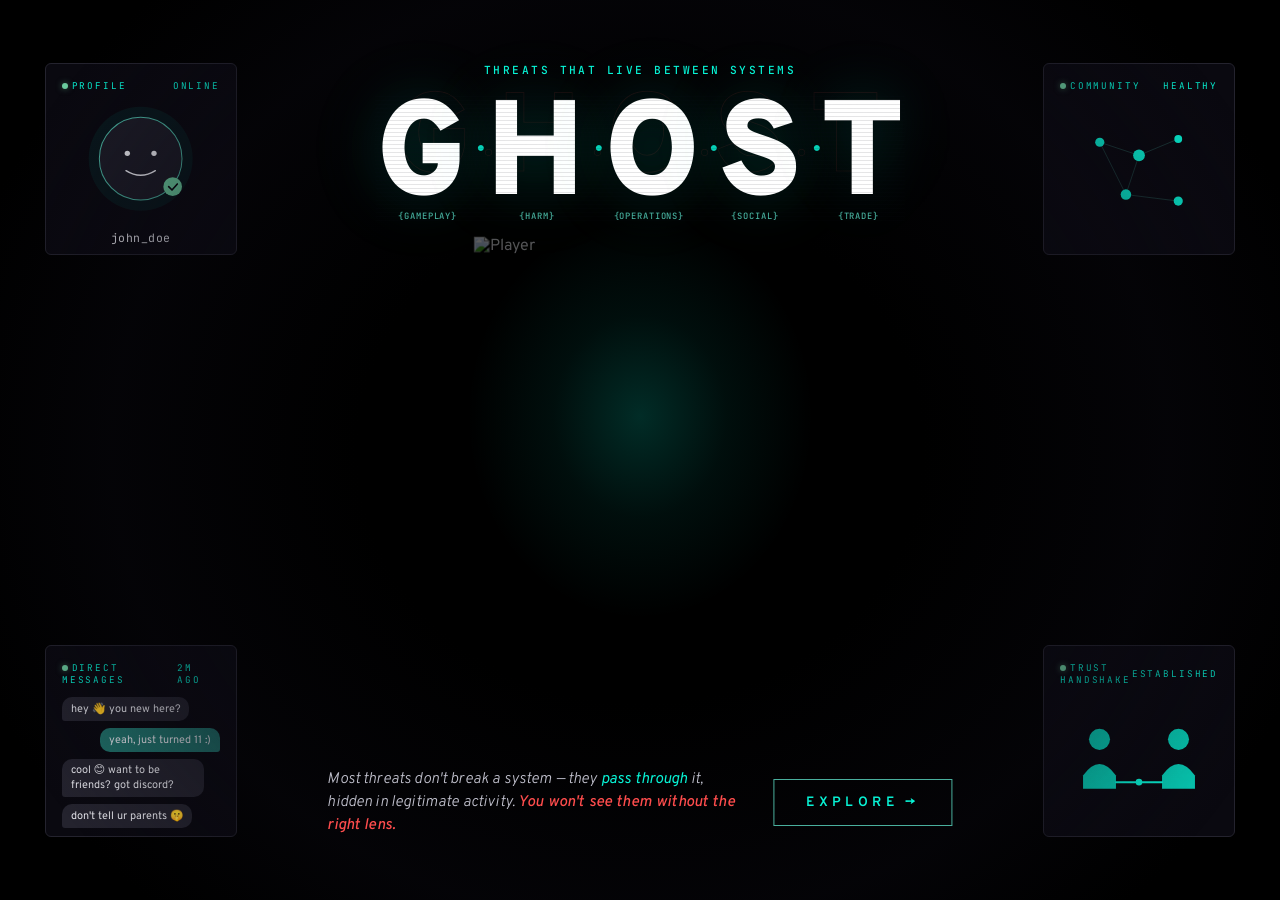
==== src/app.html @ 36478a17 "Complete repository rebuild — docs, IAT, source, templates, scoring, deck - README.md: full framewor" ====
<!doctype html>
<html lang="en">
<head>
<meta charset="utf-8" />
<meta name="viewport" content="width=device-width, initial-scale=1" />
<title>GHOST · Every player has a ghost.</title>
<meta name="description" content="GHOST — a multi-layer threat modeling framework that reveals what legacy frameworks cannot see." />
<link rel="preconnect" href="https://fonts.googleapis.com">
<link rel="preconnect" href="https://fonts.gstatic.com" crossorigin>
<link href="https://fonts.googleapis.com/css2?family=Overpass:wght@300;400;600;800;900&family=JetBrains+Mono:wght@400;500;600&display=swap" rel="stylesheet">
<style>
:root {
  --navy:        #000000;
  --navy-deep:   #000000;
  --navy-light:  #14131D;
  --navy-lighter:#24232E;
  --navy-card:   #0F0E18;
  --teal:        #08F4D6;
  --teal-dim:    #4AB09E;
  --teal-deep:   #20716A;
  --teal-glow:   rgba(8, 244, 214, 0.35);
  --teal-soft:   rgba(8, 244, 214, 0.10);
  --white:       #FFFFFF;
  --off-white:   #E8E8EE;
  --gray-light:  #C0C0CC;
  --gray-dim:    #7E7E8C;
  --gray-deep:   #4A4A56;
  --red-warn:    #FF4D4D;
  --red-deep:    #8B1A1A;
  --red-glow:    rgba(255, 77, 77, 0.45);
  --amber:       #F0B04A;
  --green-ok:    #6BCB9E;
  --g: #4488FF;
  --h: #FF4444;
  --o: #FF8C00;
  --s: #9B59B6;
  --t: #27AE60;
  --font-head: 'Overpass', system-ui, sans-serif;
  --font-body: 'Overpass', system-ui, sans-serif;
  --font-mono: 'JetBrains Mono', ui-monospace, monospace;
  --transition-slow: 1100ms cubic-bezier(0.65, 0, 0.35, 1);
  --transition-med:  600ms cubic-bezier(0.65, 0, 0.35, 1);
  --transition-fast: 250ms cubic-bezier(0.65, 0, 0.35, 1);
  --lens-r: 160px;
}
* { box-sizing: border-box; margin: 0; padding: 0; }
html, body {
  height: 100%;
  background: var(--navy);
  color: var(--off-white);
  font-family: var(--font-body);
  font-weight: 400;
  overflow-x: hidden;
  -webkit-font-smoothing: antialiased;
  cursor: none;
}
body:not(.explored) { overflow: hidden; height: 100vh; }
body.explored { cursor: auto; }
/* Iframes must not absorb mouse events until the hero intro is dismissed */
body:not(.explored) iframe { pointer-events: none; }

body::before {
  content: ""; position: fixed; inset: 0; z-index: 100;
  pointer-events: none;
  background-image: url("data:image/svg+xml,%3Csvg viewBox='0 0 200 200' xmlns='http://www.w3.org/2000/svg'%3E%3Cfilter id='n'%3E%3CfeTurbulence type='fractalNoise' baseFrequency='0.9' numOctaves='2' /%3E%3CfeColorMatrix values='0 0 0 0 0.05  0 0 0 0 0.05  0 0 0 0 0.07  0 0 0 0.13 0'/%3E%3C/filter%3E%3Crect width='100%25' height='100%25' filter='url(%23n)'/%3E%3C/svg%3E");
  opacity: 0.35;
  mix-blend-mode: overlay;
}

/* ── Base ambient layer ─────────────────────────────────────── */
#ambient-stage {
  position: fixed; inset: 0; z-index: 1;
  pointer-events: none;
  transition: opacity var(--transition-slow), filter var(--transition-slow), height var(--transition-slow);
}
body.explored #ambient-stage { opacity: 0; visibility: hidden; }

/* ── Tiles ──── */
.tile {
  position: absolute;
  width: 15rem; height: 15rem;
  background: rgba(15, 14, 24, 0.7);
  border: 1px solid var(--navy-lighter);
  border-radius: 6px; padding: 1rem;
  overflow: hidden; backdrop-filter: blur(6px);
}
.tile-tl { top: 7%; left: 3.5%; }
.tile-tr { top: 7%; right: 3.5%; }
.tile-bl { bottom: 7%; left: 3.5%; }
.tile-br { bottom: 7%; right: 3.5%; }
@media (max-width: 1280px) { .tile { width: 12rem; height: 12rem; } }
@media (max-width: 900px)  { .tile { display: none; } }
.tile-label {
  font-family: var(--font-mono); font-size: 0.58rem;
  letter-spacing: 0.2em; text-transform: uppercase;
  color: var(--teal); margin-bottom: 0.7rem;
  display: flex; align-items: center; justify-content: space-between;
}
.status-dot {
  width: 6px; height: 6px; border-radius: 50%; background: var(--green-ok);
  display: inline-block; margin-right: 0.4em;
  box-shadow: 0 0 6px rgba(107, 203, 158, 0.5);
}
.fig {
  width: 100%; height: calc(100% - 1.7rem);
  display: flex; align-items: center; justify-content: center; position: relative;
}
.fig svg { width: 100%; height: 100%; max-height: 100%; display: block; }
.fig .layer { position: absolute; inset: 0; display: flex; align-items: center; justify-content: center; }
.fig .layer-default  { opacity: 1; }
.fig .layer-revealed { opacity: 0; }
.chat-list { width: 100%; height: calc(100% - 1.7rem); display: flex; flex-direction: column; gap: 0.4rem; overflow: hidden; }
.chat-bubble { font-family: var(--font-body); font-size: 0.68rem; line-height: 1.35; padding: 0.3rem 0.55rem; border-radius: 10px; max-width: 90%; }
.chat-bubble.them { background: var(--navy-lighter); color: var(--off-white); border-bottom-left-radius: 3px; align-self: flex-start; }
.chat-bubble.me   { background: var(--teal-deep); color: var(--off-white); border-bottom-right-radius: 3px; align-self: flex-end; }
.chat-subscript { font-size: 0.5rem; font-family: var(--font-mono); letter-spacing: 0.12em; text-transform: uppercase; color: var(--red-warn); margin-top: 0.2rem; display: none; }

/* ── Spotlight reveal layer ─────────────────────────────────── */
#reveal-layer {
  position: fixed; inset: 0; z-index: 3; pointer-events: none;
  clip-path: circle(0px at -999px -999px); will-change: clip-path;
  background: rgba(18, 4, 4, 0.38);
  transition: opacity var(--transition-slow);
}
body.explored #reveal-layer { opacity: 0; visibility: hidden; }
#reveal-layer .tile { border-color: rgba(255, 77, 77, 0.55); background: rgba(20, 19, 29, 0.95); box-shadow: 0 0 36px rgba(255, 77, 77, 0.18); }
#reveal-layer .tile-label { color: var(--red-warn); }
#reveal-layer .status-dot { background: var(--red-warn); box-shadow: 0 0 10px var(--red-glow); animation: dotPulse 1.2s infinite ease-in-out; }
#reveal-layer .chat-bubble.them { background: rgba(139, 26, 26, 0.55); border: 1px solid var(--red-warn); }
#reveal-layer .chat-bubble.me   { background: var(--navy-lighter); color: var(--gray-light); opacity: 0.6; }
#reveal-layer .chat-subscript   { display: block; }
@keyframes dotPulse { 0%, 100% { box-shadow: 0 0 6px var(--red-glow); } 50% { box-shadow: 0 0 14px var(--red-glow); } }
.ghost-figurine { position: absolute; left: 50%; top: 54%; transform: translate(-50%, -50%); width: clamp(280px, 26vw, 420px); aspect-ratio: 2 / 3; max-height: 70vh; pointer-events: none; }
.ghost-figurine img { width: 100%; height: 100%; display: block; object-fit: contain; filter: saturate(0.1) brightness(0.82) contrast(1.35) hue-rotate(200deg); }
.ghost-cyborg-overlay { position: absolute; inset: 0; width: 100%; height: 100%; pointer-events: none; mix-blend-mode: screen; }

/* ── Player figurine ──────────────────────────────── */
.figurine-stage { position: fixed; left: 50%; top: 54%; transform: translate(-50%, -50%); width: clamp(280px, 26vw, 420px); aspect-ratio: 2 / 3; max-height: 70vh; z-index: 2; pointer-events: none; transition: opacity var(--transition-slow), transform var(--transition-slow); }
body.explored .figurine-stage { opacity: 0; transform: translate(-50%, -50%) scale(0.85); }
.figurine-stage::before { content: ""; position: absolute; inset: -8% -12%; background: radial-gradient(ellipse 60% 50% at 50% 38%, rgba(8, 244, 214, 0.18) 0%, rgba(8, 244, 214, 0.06) 35%, transparent 70%); pointer-events: none; z-index: 1; }
.figurine-stage img { width: 100%; height: 100%; display: block; object-fit: contain; position: relative; z-index: 2; mix-blend-mode: screen; filter: brightness(0.38) contrast(1.1); }

/* ── Lens cursor ─────────────────────────────────── */
#lens { position: fixed; width: calc(var(--lens-r) * 2); height: calc(var(--lens-r) * 2); border-radius: 50%; pointer-events: none; z-index: 4; transform: translate(-50%, -50%); transition: opacity var(--transition-med); background: radial-gradient(circle at center, transparent 0%, transparent 46%, rgba(8, 244, 214, 0.06) 49%, rgba(8, 244, 214, 0.14) 50%, rgba(8, 244, 214, 0.06) 51%, transparent 54%); box-shadow: inset 0 0 0 1px rgba(8, 244, 214, 0.3), 0 0 60px rgba(8, 244, 214, 0.12), inset 0 0 80px rgba(8, 244, 214, 0.04); }
body.explored #lens { opacity: 0; visibility: hidden; }
#lens::before { content: ""; position: absolute; top: 50%; left: 50%; width: 60%; height: 60%; transform: translate(-50%, -50%); border-radius: 50%; border: 1px dashed rgba(8, 244, 214, 0.15); animation: lensRotate 30s linear infinite; }
@keyframes lensRotate { from { transform: translate(-50%, -50%) rotate(0deg); } to { transform: translate(-50%, -50%) rotate(360deg); } }
#lens::after { content: ""; position: absolute; top: 50%; left: 50%; width: 8px; height: 8px; transform: translate(-50%, -50%); border-radius: 50%; background: var(--teal); box-shadow: 0 0 12px var(--teal-glow); }
.lens-label { position: fixed; z-index: 4; pointer-events: none; font-family: var(--font-mono); font-size: 0.6rem; letter-spacing: 0.3em; text-transform: uppercase; color: var(--teal); transform: translate(-50%, calc(-50% + var(--lens-r) + 16px)); opacity: 0.85; white-space: nowrap; transition: opacity var(--transition-med); }
body.explored .lens-label { opacity: 0; visibility: hidden; }

/* ── Hero ─────────────────────────────────────────── */
.hero { position: fixed; inset: 0; z-index: 5; pointer-events: none; transition: opacity var(--transition-slow), transform var(--transition-slow); }
body.explored .hero { opacity: 0; transform: translateY(-30px); pointer-events: none; }
.hero::before { content: ""; position: absolute; inset: 0; background: radial-gradient(ellipse 55% 70% at center, rgba(10,9,17,0) 40%, rgba(10,9,17,0.4) 75%, transparent 100%); pointer-events: none; }
.hero-top { position: absolute; top: 7%; left: 50%; transform: translateX(-50%); display: flex; flex-direction: column; align-items: center; text-align: center; pointer-events: auto; }
.hero-bottom { position: absolute; bottom: 7%; left: 50%; transform: translateX(-50%); display: flex; flex-direction: row; align-items: center; gap: 2rem; pointer-events: auto; white-space: nowrap; }
.hero-eyebrow { font-family: var(--font-mono); font-size: 0.7rem; font-weight: 500; letter-spacing: 0.22em; color: var(--teal); text-transform: uppercase; margin-bottom: 1rem; opacity: 0; animation: fadeUp 1.2s 0.3s forwards ease-out; }
.hero-dims { display: flex; align-items: flex-start; width: 100%; margin-top: -1.1rem; opacity: 0; animation: fadeUp 1.4s 0.8s forwards ease-out; }
.hero-dim-tag { flex: 1; font-family: var(--font-mono); font-size: 0.55rem; font-weight: 500; letter-spacing: 0.1em; text-transform: uppercase; color: var(--teal-dim); text-align: center; }
.hero-dim-sep { font-size: 0.32em; padding: 0 0.22em; visibility: hidden; user-select: none; }
.hero-mark-wrap { position: relative; opacity: 0; animation: fadeUp 1.4s 0.5s forwards ease-out, glitch 9s 2s infinite; }
.hero-mark { position: relative; z-index: 2; font-family: var(--font-head); font-weight: 900; font-size: clamp(4.8rem, 10.5vw, 8.5rem); letter-spacing: 0; color: var(--white); line-height: 1; white-space: nowrap; display: flex; align-items: center; width: 100%; text-shadow: 0 0 60px rgba(8, 244, 214, 0.18), 0 0 120px rgba(8, 244, 214, 0.08); }
.hero-mark .letter { flex: 1; text-align: center; }
.hero-mark .sep { color: var(--teal); opacity: 0.85; font-weight: 400; font-size: 0.32em; display: inline-flex; align-items: center; height: 1em; position: relative; top: -0.18em; padding: 0 0.22em; line-height: 1; }
.hero-mark-shadow { position: absolute; inset: 0; z-index: 1; font-family: var(--font-head); font-weight: 900; font-size: clamp(3.4rem, 9vw, 7rem); letter-spacing: 0.05em; line-height: 0.9; color: transparent; -webkit-text-stroke: 1px rgba(255, 77, 77, 0.3); animation: shadowDrift 8s infinite ease-in-out; pointer-events: none; }
.hero-mark-shadow .sep { color: transparent; font-size: 0.32em; display: inline-flex; align-items: center; height: 1em; position: relative; top: -0.18em; padding: 0 0.22em; line-height: 1; }
@keyframes shadowDrift { 0%, 100% { transform: translate(-2px, 1px); opacity: 0.4; } 25% { transform: translate(2px, -1px); opacity: 0.6; } 50% { transform: translate(-1px, 2px); opacity: 0.3; } 75% { transform: translate(1px, -2px); opacity: 0.5; } }
.hero-mark-wrap::after { content: ""; position: absolute; inset: 0; background: repeating-linear-gradient(to bottom, transparent 0px, transparent 3px, rgba(10, 9, 17, 0.20) 3px, rgba(10, 9, 17, 0.20) 4px); pointer-events: none; z-index: 3; mix-blend-mode: multiply; opacity: 0.5; }
@keyframes glitch { 0%, 96%, 100% { filter: none; transform: translate(0,0); } 96.5% { filter: hue-rotate(15deg) saturate(1.4); transform: translate(-1px,0); } 97% { filter: none; transform: translate(2px,0); } 97.5% { filter: hue-rotate(-10deg); transform: translate(0,1px); } 98% { filter: none; transform: translate(0,0); } }
.hero-tagline { font-family: var(--font-body); font-weight: 300; font-size: clamp(0.85rem, 1.2vw, 1.05rem); color: var(--gray-light); letter-spacing: 0.01em; line-height: 1.5; font-style: italic; opacity: 0; animation: fadeUp 1.4s 0.8s forwards ease-out; white-space: normal; max-width: 46ch; }
.hero-tagline em { color: var(--teal); font-style: italic; font-weight: 400; }
.hero-tagline .red-word { color: var(--red-warn); font-style: italic; font-weight: 500; }
.explore-btn { position: relative; background: transparent; color: var(--teal); border: 1px solid var(--teal-dim); padding: 0.85rem 2rem; font-family: var(--font-head); font-weight: 600; font-size: 0.85rem; letter-spacing: 0.32em; text-transform: uppercase; cursor: none; overflow: visible; transition: color 350ms ease, border-color 350ms ease, background 350ms ease; opacity: 0; animation: fadeUp 1.4s 1s forwards ease-out; white-space: nowrap; }
.explore-btn .arrow { display: inline-block; transition: transform 350ms ease; }
.explore-btn:hover { color: var(--red-warn); border-color: var(--red-warn); background: rgba(255, 77, 77, 0.05); animation: btnTremble 0.2s infinite, fadeUp 1.4s 1s forwards ease-out; }
@keyframes btnTremble { 0% { transform: translate(0,0); } 20% { transform: translate(-1px, 0.5px); } 40% { transform: translate(0.5px, -0.5px); } 60% { transform: translate(-0.5px, 1px); } 80% { transform: translate(1px, 0); } 100% { transform: translate(0,0); } }
.explore-btn::before { content: ""; position: absolute; inset: -8px; border: 1px solid transparent; border-radius: 2px; transition: border-color 350ms ease; pointer-events: none; }
.explore-btn:hover::before { border-color: rgba(255, 77, 77, 0.4); }
@keyframes fadeUp { from { opacity: 0; transform: translateY(20px); } to { opacity: 1; transform: translateY(0); } }

/* ── Compact header ───────────────────────────────── */
.compact-header { position: fixed; top: 0.75rem; left: 1.5rem; right: 1.5rem; z-index: 10; height: 3.5rem; display: flex; align-items: center; gap: 0; padding: 0 1.2rem; background: rgba(0,0,0,0.92); backdrop-filter: blur(8px); border-radius: 8px; opacity: 0; visibility: hidden; transform: translateY(-100%); transition: opacity var(--transition-slow) 600ms, visibility 0s linear var(--transition-slow), transform var(--transition-slow) 600ms; pointer-events: none; border: 1px solid var(--navy-lighter); }
body.explored .compact-header { opacity: 1; visibility: visible; transform: translateY(0); pointer-events: auto; transition: opacity var(--transition-slow) 600ms, visibility 0s linear 0s, transform var(--transition-slow) 600ms; }
.compact-mark { font-family: var(--font-head); font-weight: 900; font-size: 1rem; color: var(--white); letter-spacing: 0.06em; white-space: nowrap; flex-shrink: 0; margin-right: 0.5rem; padding-right: 1rem; border-right: 1px solid var(--navy-lighter); }
.compact-mark .sep { color: var(--teal); font-size: 0.42em; font-weight: 400; display: inline-flex; align-items: center; height: 1em; position: relative; top: -0.12em; padding: 0 0.18em; line-height: 1; }
.back-btn { background: transparent; color: var(--gray-dim); border: 1px solid var(--navy-lighter); font-family: var(--font-mono); font-size: 0.58rem; letter-spacing: 0.2em; text-transform: uppercase; padding: 0.3rem 0.75rem; cursor: pointer; transition: color var(--transition-fast), border-color var(--transition-fast); white-space: nowrap; flex-shrink: 0; margin-left: 0.5rem; }
.back-btn:hover { color: var(--teal); border-color: var(--teal-dim); }

/* ── Tabs shell ───────────────────────────────────── */
.tabs-shell { position: fixed; top: 5.25rem; left: 0; right: 0; bottom: 2.5rem; z-index: 5; padding: 0 2rem; overflow-y: auto; max-width: none; opacity: 0; visibility: hidden; transform: translateY(20px); transition: opacity var(--transition-slow) 700ms, visibility 0s linear var(--transition-slow), transform var(--transition-slow) 700ms; pointer-events: none; display: flex; flex-direction: column; }
body.explored .tabs-shell { opacity: 1; visibility: visible; transform: translateY(0); pointer-events: auto; transition: opacity var(--transition-slow) 700ms, visibility 0s linear 0s, transform var(--transition-slow) 700ms; }
.tabs-shell.iframe-active { padding: 0; overflow: hidden; }
/* tabs-nav is now inside the compact-header — hide the old one */
.tabs-nav-page { display: none; }
/* Tab nav inside header */
.header-tabs { display: flex; gap: 0; overflow-x: auto; scrollbar-width: none; flex: 1; }
.header-tabs::-webkit-scrollbar { display: none; }
.tab-btn { background: transparent; border: none; color: var(--gray-dim); font-family: var(--font-head); font-weight: 600; font-size: 0.72rem; letter-spacing: 0.14em; text-transform: uppercase; padding: 0 1.1rem; height: 3.5rem; cursor: pointer; position: relative; transition: color var(--transition-fast); white-space: nowrap; }
.tab-btn::after { content: ""; position: absolute; left: 1.1rem; right: 1.1rem; bottom: 0; height: 2px; background: var(--teal); transform: scaleX(0); transform-origin: center; transition: transform var(--transition-fast); }
.tab-btn:hover { color: var(--off-white); }
.tab-btn.active { color: var(--teal); }
.tab-btn.active::after { transform: scaleX(1); }
.tab-btn .tab-num { display: inline-block; font-family: var(--font-mono); font-size: 0.55rem; color: var(--teal-dim); margin-right: 0.5em; opacity: 0.8; }
.tab-panel { display: none; animation: panelIn 500ms ease-out; overflow-y: auto; }
.tab-panel.active { display: block; flex: 1; min-height: 0; }
.tab-panel.active.is-iframe { display: flex; flex-direction: column; overflow: hidden; }
@keyframes panelIn { from { opacity: 0; transform: translateY(12px); } to { opacity: 1; transform: translateY(0); } }
.panel-eyebrow { font-family: var(--font-mono); font-size: 0.7rem; font-weight: 500; letter-spacing: 0.28em; color: var(--teal); text-transform: uppercase; margin-bottom: 1rem; }
.panel-title { font-family: var(--font-head); font-weight: 900; font-size: clamp(2rem, 4vw, 3.4rem); color: var(--white); line-height: 1.05; margin-bottom: 1.4rem; max-width: 22ch; }
.panel-lede { font-size: 1.05rem; font-weight: 300; font-style: italic; color: var(--gray-light); line-height: 1.55; max-width: 60ch; margin-bottom: 3rem; border-left: 2px solid var(--teal); padding-left: 1.2rem; }

footer { position: fixed; bottom: 0; left: 0; right: 0; z-index: 10; text-align: center; padding: 0.5rem 2rem; border-top: 1px solid var(--navy-lighter); background: rgba(0,0,0,0.92); backdrop-filter: blur(8px); font-family: var(--font-mono); font-size: 0.68rem; color: var(--gray-dim); letter-spacing: 0.08em; opacity: 0; visibility: hidden; transition: opacity var(--transition-slow) 800ms, visibility 0s linear var(--transition-slow); height: 2.5rem; display: flex; align-items: center; justify-content: center; }
body.explored footer { opacity: 1; visibility: visible; transition: opacity var(--transition-slow) 800ms, visibility 0s linear 0s; }
footer a { color: var(--teal-dim); text-decoration: none; transition: color var(--transition-fast); }
footer a:hover { color: var(--teal); }

/* ── Framework tab ─────────────────────────────────────────── */
.domain-grid { display: grid; grid-template-columns: repeat(5, 1fr); gap: 1rem; margin-bottom: 3rem; }
@media (max-width: 900px) { .domain-grid { grid-template-columns: repeat(2, 1fr); } }
.domain-card { background: var(--navy-light); border: 1px solid var(--navy-lighter); border-radius: 6px; padding: 1.4rem; position: relative; overflow: hidden; transition: border-color 250ms, transform 250ms; cursor: default; }
.domain-card::before { content: ""; position: absolute; top: 0; left: 0; right: 0; height: 2px; transition: opacity 250ms; }
.domain-card:hover { transform: translateY(-2px); }
.dc-g::before { background: var(--g); }
.dc-h::before { background: var(--h); }
.dc-o::before { background: var(--o); }
.dc-s::before { background: var(--s); }
.dc-t::before { background: var(--t); }
.dc-g { border-color: rgba(68,136,255,0.25); }
.dc-h { border-color: rgba(255,68,68,0.25); }
.dc-o { border-color: rgba(255,140,0,0.25); }
.dc-s { border-color: rgba(155,89,182,0.25); }
.dc-t { border-color: rgba(39,174,96,0.25); }
.dc-g:hover { border-color: var(--g); }
.dc-h:hover { border-color: var(--h); }
.dc-o:hover { border-color: var(--o); }
.dc-s:hover { border-color: var(--s); }
.dc-t:hover { border-color: var(--t); }
.domain-letter { font-family: var(--font-head); font-weight: 900; font-size: 3rem; line-height: 1; margin-bottom: 0.4rem; }
.dc-g .domain-letter { color: var(--g); text-shadow: 0 0 24px rgba(68,136,255,0.3); }
.dc-h .domain-letter { color: var(--h); text-shadow: 0 0 24px rgba(255,68,68,0.3); }
.dc-o .domain-letter { color: var(--o); text-shadow: 0 0 24px rgba(255,140,0,0.3); }
.dc-s .domain-letter { color: var(--s); text-shadow: 0 0 24px rgba(155,89,182,0.3); }
.dc-t .domain-letter { color: var(--t); text-shadow: 0 0 24px rgba(39,174,96,0.3); }
.domain-name { font-family: var(--font-mono); font-size: 0.6rem; letter-spacing: 0.22em; text-transform: uppercase; color: var(--gray-dim); margin-bottom: 0.8rem; }
.domain-desc { font-size: 0.82rem; line-height: 1.5; color: var(--gray-light); margin-bottom: 1rem; }
.domain-count { font-family: var(--font-mono); font-size: 0.58rem; color: var(--gray-dim); }

.surfaces-section { margin-bottom: 3rem; }
.section-heading { font-family: var(--font-mono); font-size: 0.7rem; letter-spacing: 0.24em; color: var(--teal-dim); text-transform: uppercase; margin-bottom: 1.2rem; }
.surfaces-grid { display: grid; grid-template-columns: repeat(3, 1fr); gap: 0.8rem; }
@media (max-width: 700px) { .surfaces-grid { grid-template-columns: repeat(2, 1fr); } }
.surface-card { background: var(--navy-light); border: 1px solid var(--navy-lighter); border-radius: 4px; padding: 1rem; display: flex; gap: 0.8rem; align-items: flex-start; transition: border-color 250ms; }
.surface-card:hover { border-color: var(--teal-dim); }
.surface-num { font-family: var(--font-mono); font-size: 1.4rem; font-weight: 600; color: var(--teal); line-height: 1; min-width: 2rem; }
.surface-info-name { font-weight: 700; font-size: 0.85rem; color: var(--off-white); margin-bottom: 0.3rem; }
.surface-info-desc { font-size: 0.78rem; color: var(--gray-dim); line-height: 1.4; }

.attack-grid { display: grid; grid-template-columns: repeat(3, 1fr); gap: 1rem; margin-bottom: 3rem; }
@media (max-width: 900px) { .attack-grid { grid-template-columns: 1fr; } }
.attack-card { background: rgba(139,26,26,0.08); border: 1px solid rgba(255,77,77,0.2); border-radius: 6px; padding: 1.4rem; transition: border-color 250ms; }
.attack-card:hover { border-color: rgba(255,77,77,0.45); }
.attack-label { font-family: var(--font-mono); font-size: 0.58rem; letter-spacing: 0.2em; color: var(--red-warn); text-transform: uppercase; margin-bottom: 0.5rem; }
.attack-title { font-weight: 700; font-size: 0.95rem; color: var(--white); margin-bottom: 0.7rem; }
.attack-desc { font-size: 0.8rem; color: var(--gray-dim); line-height: 1.5; margin-bottom: 0.8rem; }
.attack-chain { display: flex; align-items: center; gap: 0.4rem; flex-wrap: wrap; }
.chain-tag { font-family: var(--font-mono); font-size: 0.6rem; padding: 0.18rem 0.5rem; border-radius: 3px; border: 1px solid; }
.chain-tag.g { color: var(--g); border-color: rgba(68,136,255,0.4); background: rgba(68,136,255,0.08); }
.chain-tag.h { color: var(--h); border-color: rgba(255,68,68,0.4); background: rgba(255,68,68,0.08); }
.chain-tag.o { color: var(--o); border-color: rgba(255,140,0,0.4); background: rgba(255,140,0,0.08); }
.chain-tag.s { color: var(--s); border-color: rgba(155,89,182,0.4); background: rgba(155,89,182,0.08); }
.chain-tag.t { color: var(--t); border-color: rgba(39,174,96,0.4); background: rgba(39,174,96,0.08); }
.chain-arrow { color: var(--gray-deep); font-size: 0.7rem; }

.scale-bar { display: grid; grid-template-columns: repeat(4, 1fr); gap: 1px; background: var(--navy-lighter); border: 1px solid var(--navy-lighter); border-radius: 6px; overflow: hidden; margin-bottom: 3rem; }
.scale-cell { background: var(--navy-light); padding: 1.4rem; text-align: center; }
.scale-num { font-family: var(--font-mono); font-size: 2rem; font-weight: 600; color: var(--teal); line-height: 1; margin-bottom: 0.4rem; }
.scale-label { font-family: var(--font-mono); font-size: 0.58rem; letter-spacing: 0.18em; color: var(--gray-dim); text-transform: uppercase; }
@media (max-width: 700px) { .scale-bar { grid-template-columns: repeat(2, 1fr); } }

.tdtm-section { margin-bottom: 2rem; }
.tdtm-card { background: var(--navy-light); border: 1px solid var(--navy-lighter); border-radius: 6px; padding: 1.4rem; margin-bottom: 1rem; }
.tdtm-title { font-family: var(--font-mono); font-size: 0.65rem; letter-spacing: 0.2em; color: var(--teal); text-transform: uppercase; margin-bottom: 0.8rem; }
.test-row { display: flex; gap: 1rem; margin-bottom: 0.6rem; align-items: flex-start; }
.test-type { font-family: var(--font-mono); font-size: 0.6rem; color: var(--gray-dim); letter-spacing: 0.12em; text-transform: uppercase; min-width: 6rem; padding-top: 0.1rem; }
.test-desc { font-size: 0.82rem; color: var(--gray-light); line-height: 1.4; }
.test-code { font-family: var(--font-mono); font-size: 0.7rem; color: var(--amber); background: rgba(240,176,74,0.08); border: 1px solid rgba(240,176,74,0.2); border-radius: 3px; padding: 0.2rem 0.5rem; display: inline-block; margin-top: 0.3rem; }

/* ── IAT tab ───────────────────────────────────────────────── */
.iat-filter-bar { display: flex; gap: 0.5rem; margin-bottom: 2rem; flex-wrap: wrap; align-items: center; }
.iat-filter-label { font-family: var(--font-mono); font-size: 0.6rem; letter-spacing: 0.2em; color: var(--gray-dim); text-transform: uppercase; margin-right: 0.5rem; }
.iat-btn { font-family: var(--font-mono); font-size: 0.65rem; padding: 0.3rem 0.8rem; background: var(--navy-light); border: 1px solid var(--navy-lighter); border-radius: 4px; color: var(--gray-dim); cursor: pointer; transition: all 180ms; letter-spacing: 0.1em; }
.iat-btn:hover { color: var(--off-white); border-color: var(--gray-dim); }
.iat-btn.active { background: rgba(8,244,214,0.1); border-color: var(--teal); color: var(--teal); }
.iat-btn.g-active { background: rgba(68,136,255,0.12); border-color: var(--g); color: var(--g); }
.iat-btn.h-active { background: rgba(255,68,68,0.12); border-color: var(--h); color: var(--h); }
.iat-btn.o-active { background: rgba(255,140,0,0.12); border-color: var(--o); color: var(--o); }
.iat-btn.s-active { background: rgba(155,89,182,0.12); border-color: var(--s); color: var(--s); }
.iat-btn.t-active { background: rgba(39,174,96,0.12); border-color: var(--t); color: var(--t); }

.iat-table-wrap { overflow-x: auto; margin-bottom: 3rem; }
.iat-table { width: 100%; border-collapse: collapse; font-size: 0.82rem; }
.iat-table thead tr { border-bottom: 1px solid var(--navy-lighter); }
.iat-table th { font-family: var(--font-mono); font-size: 0.58rem; letter-spacing: 0.18em; color: var(--gray-dim); text-transform: uppercase; text-align: left; padding: 0.6rem 0.8rem; white-space: nowrap; }
.iat-table tbody tr { border-bottom: 1px solid rgba(30,29,42,0.6); transition: background 150ms; cursor: pointer; }
.iat-table tbody tr:hover { background: rgba(8,244,214,0.04); }
.iat-table td { padding: 0.8rem; line-height: 1.4; vertical-align: top; }
.iat-id { font-family: var(--font-mono); font-size: 0.68rem; font-weight: 600; }
.iat-id.g { color: var(--g); } .iat-id.h { color: var(--h); } .iat-id.o { color: var(--o); } .iat-id.s { color: var(--s); } .iat-id.t { color: var(--t); }
.iat-inv { color: var(--off-white); font-size: 0.82rem; }
.iat-tel { font-family: var(--font-mono); font-size: 0.65rem; color: var(--teal-dim); }
.iat-threats { font-size: 0.75rem; color: var(--gray-dim); }
.iat-threat-tag { display: inline-block; background: rgba(255,77,77,0.08); border: 1px solid rgba(255,77,77,0.2); border-radius: 2px; padding: 0.1rem 0.35rem; margin: 0.1rem 0.2rem 0.1rem 0; font-size: 0.62rem; color: var(--red-warn); font-family: var(--font-mono); white-space: nowrap; }
.iat-detail-row { display: none; background: var(--navy-card) !important; }
.iat-detail-row.open { display: table-row; }
.iat-detail-cell { padding: 0.8rem 1rem 1rem 2rem !important; }
.iat-schema-block { font-family: var(--font-mono); font-size: 0.68rem; color: var(--amber); background: rgba(240,176,74,0.06); border: 1px solid rgba(240,176,74,0.18); border-radius: 4px; padding: 0.6rem 0.8rem; margin-bottom: 0.6rem; line-height: 1.6; word-break: break-all; }
.iat-signal { font-size: 0.75rem; color: var(--gray-light); }
.iat-signal strong { color: var(--teal-dim); font-family: var(--font-mono); font-size: 0.65rem; margin-right: 0.4rem; }

.iat-methodology { display: grid; grid-template-columns: 1fr 1fr; gap: 2rem; margin-bottom: 3rem; }
@media (max-width: 800px) { .iat-methodology { grid-template-columns: 1fr; } }
.iat-method-card { background: var(--navy-light); border: 1px solid var(--navy-lighter); border-radius: 6px; padding: 1.4rem; }
.iat-method-title { font-family: var(--font-mono); font-size: 0.65rem; letter-spacing: 0.2em; color: var(--teal); text-transform: uppercase; margin-bottom: 0.8rem; }
.iat-method-body { font-size: 0.82rem; color: var(--gray-light); line-height: 1.55; }
.iat-method-body .step { display: flex; gap: 0.8rem; margin-bottom: 0.7rem; }
.iat-method-body .step-num { font-family: var(--font-mono); font-size: 0.65rem; color: var(--teal-dim); min-width: 2rem; padding-top: 0.1rem; }
.iat-method-body .step-text { font-size: 0.82rem; color: var(--gray-light); line-height: 1.45; }

.risk-formula { background: var(--navy-light); border: 1px solid var(--navy-lighter); border-radius: 6px; padding: 1.4rem; margin-bottom: 2rem; }
.risk-title { font-family: var(--font-mono); font-size: 0.65rem; letter-spacing: 0.2em; color: var(--teal); text-transform: uppercase; margin-bottom: 1rem; }
.risk-eq { font-family: var(--font-mono); font-size: 0.78rem; color: var(--amber); background: rgba(240,176,74,0.06); border: 1px solid rgba(240,176,74,0.2); border-radius: 4px; padding: 0.8rem 1rem; margin-bottom: 1rem; line-height: 1.7; }
.risk-factors { display: flex; flex-wrap: wrap; gap: 0.5rem; }
.risk-factor { font-family: var(--font-mono); font-size: 0.62rem; padding: 0.25rem 0.6rem; background: rgba(8,244,214,0.06); border: 1px solid rgba(8,244,214,0.18); border-radius: 3px; color: var(--teal-dim); }

/* ── Iframe tabs ───────────────────────────────────────────── */
.iframe-tab { display: flex; flex-direction: column; flex: 1; min-height: 0; padding: 0; }
.iframe-bar { height: 2rem; display: flex; align-items: center; flex-shrink: 0; padding: 0 0.2rem; gap: 1rem; }
.iframe-bar-text { font-family: var(--font-mono); font-size: 0.62rem; color: var(--gray-dim); letter-spacing: 0.06em; white-space: nowrap; overflow: hidden; text-overflow: ellipsis; }
.iframe-bar-text em { color: var(--teal-dim); font-style: normal; }
.iframe-wrap { position: relative; width: 100%; flex: 1; min-height: 0; border-radius: 8px; overflow: hidden; border: 1px solid var(--navy-lighter); }
.iframe-wrap iframe { position: absolute; inset: 0; width: 100%; height: 100%; border: none; background: #000; display: block; }
.iframe-notice { background: var(--navy-light); border: 1px solid var(--navy-lighter); border-radius: 6px; padding: 0.7rem 1.2rem; margin-bottom: 0.8rem; font-family: var(--font-mono); font-size: 0.68rem; color: var(--gray-dim); display: flex; align-items: center; gap: 0.8rem; flex-shrink: 0; }
.iframe-notice .dot { width: 8px; height: 8px; border-radius: 50%; background: var(--amber); flex-shrink: 0; }
[data-tab-panel="livesim"] .iframe-bar { height: 1rem; padding: 0 0.2rem; }
[data-tab-panel="livesim"] .iframe-bar-text { font-size: 0.55rem; }

/* ── About tab ─────────────────────────────────────────────── */

.about-grid { display: grid; grid-template-columns: 1fr 1fr; gap: 2rem; margin-bottom: 3rem; align-items: stretch; }
.author-card, .about-story { height: 100%; }
@media (max-width: 800px) { .about-grid { grid-template-columns: 1fr; } }
.author-card { background: var(--navy-light); border: 1px solid var(--navy-lighter); border-radius: 8px; padding: 1.8rem; }
.author-role { font-family: var(--font-mono); font-size: 0.58rem; letter-spacing: 0.22em; color: var(--teal); text-transform: uppercase; margin-bottom: 0.8rem; }
.author-name { font-family: var(--font-head); font-weight: 800; font-size: 1.4rem; color: var(--white); margin-bottom: 0.4rem; }
.author-title { font-size: 0.82rem; color: var(--gray-dim); margin-bottom: 1.4rem; line-height: 1.4; }
.author-links { display: flex; flex-direction: column; gap: 0.6rem; }
.author-link { display: flex; align-items: center; gap: 0.6rem; text-decoration: none; color: var(--gray-light); font-size: 0.82rem; transition: color 200ms; font-family: var(--font-mono); }
.author-link:hover { color: var(--teal); }
.author-link .link-label { font-size: 0.55rem; letter-spacing: 0.18em; text-transform: uppercase; color: var(--gray-dim); min-width: 3rem; }
.author-link .link-val { font-size: 0.75rem; }
.mentor-note { margin-top: 1.4rem; padding-top: 1rem; border-top: 1px solid var(--navy-lighter); font-size: 0.75rem; color: var(--gray-dim); line-height: 1.5; }
.mentor-note strong { color: var(--off-white); }

.about-story { background: var(--navy-light); border: 1px solid var(--navy-lighter); border-radius: 8px; padding: 1.8rem; }
.story-section { margin-bottom: 1.8rem; }
.story-section:last-child { margin-bottom: 0; }
.story-heading { font-family: var(--font-mono); font-size: 0.62rem; letter-spacing: 0.2em; color: var(--teal-dim); text-transform: uppercase; margin-bottom: 0.8rem; }
.story-body { font-size: 0.88rem; color: var(--gray-light); line-height: 1.65; }
.story-body p { margin-bottom: 0.9rem; }
.story-body p:last-child { margin-bottom: 0; }

.beyond-grid { display: grid; grid-template-columns: repeat(auto-fit, minmax(120px, 1fr)); gap: 0.6rem; margin-bottom: 3rem; }
.beyond-tag { background: var(--navy-light); border: 1px solid var(--navy-lighter); border-radius: 4px; padding: 0.6rem 0.8rem; font-family: var(--font-mono); font-size: 0.65rem; color: var(--gray-dim); text-align: center; letter-spacing: 0.1em; transition: border-color 200ms, color 200ms; }
.beyond-tag:hover { border-color: var(--teal-dim); color: var(--teal-dim); }

.about-takeaway { background: rgba(8,244,214,0.04); border: 1px solid rgba(8,244,214,0.2); border-radius: 8px; padding: 1.8rem; text-align: center; margin-bottom: 2rem; }
.takeaway-label { font-family: var(--font-mono); font-size: 0.6rem; letter-spacing: 0.28em; color: var(--teal); text-transform: uppercase; margin-bottom: 1rem; }
.takeaway-text { font-size: 1.15rem; font-weight: 300; font-style: italic; color: var(--off-white); line-height: 1.6; }
.takeaway-text strong { color: var(--teal); font-style: normal; font-weight: 600; }

@media (prefers-reduced-motion: reduce) { *, *::before, *::after { animation-duration: 0.01ms !important; transition-duration: 0.01ms !important; } }
@media (hover: none) and (pointer: coarse) {
  html, body { cursor: auto; }
  #lens, .lens-label { display: none; }
  #reveal-layer { display: none; }
  .tile { pointer-events: auto !important; cursor: pointer; }
  .tile.tapped { border-color: rgba(255,77,77,0.55); background: rgba(20,19,29,0.92); }
  .tile.tapped .fig .layer-default  { opacity: 0; }
  .tile.tapped .fig .layer-revealed { opacity: 1; }
  .tile.tapped .tile-label { color: var(--red-warn); }
  .tile.tapped .status-dot { background: var(--red-warn); }
  .tile.tapped .chat-bubble.them { background: rgba(139,26,26,0.55); border: 1px solid var(--red-warn); }
  .tile.tapped .chat-bubble.me   { background: var(--navy-lighter); color: var(--gray-light); opacity: 0.6; }
  .tile.tapped .chat-subscript   { display: block; }
}
</style>
</head>
<body>

<!-- ════════════════════════════════════════════════════════════
     BASE LAYER — ambient tiles
     ════════════════════════════════════════════════════════════ -->
<div id="ambient-stage">
  <!-- TOP-LEFT: Profile -->
  <div class="tile tile-tl" data-tile>
    <div class="tile-label"><span><span class="status-dot"></span>profile</span><span>online</span></div>
    <div class="fig" style="flex-direction:column;gap:0.3rem;">
      <div class="layer layer-default" style="flex-direction:column;gap:0.3rem;position:relative;">
        <svg viewBox="0 0 200 200" xmlns="http://www.w3.org/2000/svg" aria-hidden="true" style="max-height:75%;width:100%;">
          <circle cx="100" cy="100" r="78" fill="rgba(8,244,214,0.06)"/>
          <circle cx="100" cy="100" r="62" fill="#1C1B26" stroke="#4AB09E" stroke-width="1.5"/>
          <circle cx="80" cy="92" r="4" fill="#E8E8EE"/><circle cx="120" cy="92" r="4" fill="#E8E8EE"/>
          <path d="M 78 118 Q 100 132 122 118" fill="none" stroke="#E8E8EE" stroke-width="2.2" stroke-linecap="round"/>
          <circle cx="148" cy="142" r="14" fill="#6BCB9E"/>
          <path d="M 142 142 L 147 147 L 155 138" fill="none" stroke="#0A0911" stroke-width="2.5" stroke-linecap="round" stroke-linejoin="round"/>
        </svg>
        <div style="font-family:var(--font-mono);font-size:0.72rem;color:var(--off-white);letter-spacing:0.04em;text-align:center;">john_doe</div>
      </div>
      <div class="layer layer-revealed" style="flex-direction:column;gap:0.3rem;">
        <svg viewBox="0 0 200 200" xmlns="http://www.w3.org/2000/svg" aria-hidden="true" style="max-height:75%;width:100%;">
          <circle cx="100" cy="100" r="78" fill="rgba(255,77,77,0.08)"/>
          <circle cx="100" cy="100" r="62" fill="#0A0911" stroke="#FF4D4D" stroke-width="1.5"/>
          <circle cx="80" cy="92" r="9" fill="#06050C"/><circle cx="120" cy="92" r="9" fill="#06050C"/>
          <circle cx="80" cy="92" r="2" fill="#FF4D4D"/><circle cx="120" cy="92" r="2" fill="#FF4D4D"/>
          <line x1="78" y1="118" x2="116" y2="118" stroke="#FF4D4D" stroke-width="2" stroke-linecap="round"/>
          <circle cx="148" cy="142" r="14" fill="#FF4D4D"/>
          <text x="148" y="148" font-family="Overpass" font-weight="900" font-size="20" fill="#0A0911" text-anchor="middle">!</text>
        </svg>
        <div style="font-family:var(--font-mono);font-size:0.72rem;color:var(--off-white);letter-spacing:0.04em;text-align:center;">john_d<span style="color:#FF4D4D;background:rgba(255,77,77,0.22);border:1px solid #FF4D4D;border-radius:2px;padding:0 2px;font-weight:700;">0</span>e</div>
        <div style="font-family:var(--font-mono);font-size:0.48rem;color:#FF4D4D;letter-spacing:0.16em;text-transform:uppercase;text-align:center;">→ homoglyph substitution</div>
      </div>
    </div>
  </div>

  <!-- TOP-RIGHT: Network -->
  <div class="tile tile-tr" data-tile>
    <div class="tile-label"><span><span class="status-dot"></span>community</span><span>healthy</span></div>
    <div class="fig">
      <div class="layer layer-default">
        <svg viewBox="0 0 240 200" xmlns="http://www.w3.org/2000/svg" aria-hidden="true">
          <line x1="60" y1="60" x2="120" y2="80" stroke="#4AB09E" stroke-width="0.8" opacity="0.5"/><line x1="120" y1="80" x2="180" y2="55" stroke="#4AB09E" stroke-width="0.8" opacity="0.5"/><line x1="120" y1="80" x2="100" y2="140" stroke="#4AB09E" stroke-width="0.8" opacity="0.5"/><line x1="100" y1="140" x2="180" y2="150" stroke="#4AB09E" stroke-width="0.8" opacity="0.5"/><line x1="60" y1="60" x2="100" y2="140" stroke="#4AB09E" stroke-width="0.8" opacity="0.5"/>
          <circle cx="60" cy="60" r="7" fill="#08F4D6"/><circle cx="120" cy="80" r="9" fill="#08F4D6"/><circle cx="180" cy="55" r="6" fill="#08F4D6"/><circle cx="100" cy="140" r="8" fill="#08F4D6"/><circle cx="180" cy="150" r="7" fill="#08F4D6"/>
        </svg>
      </div>
      <div class="layer layer-revealed">
        <svg viewBox="0 0 240 200" xmlns="http://www.w3.org/2000/svg" aria-hidden="true">
          <circle cx="120" cy="100" r="18" fill="#8B1A1A" stroke="#FF4D4D" stroke-width="1.5"/>
          <path d="M 113 95 L 127 105 M 127 95 L 113 105" stroke="#FF4D4D" stroke-width="1.6" stroke-linecap="round"/>
          <line x1="120" y1="100" x2="120" y2="30" stroke="#FF4D4D" stroke-width="1.2" opacity="0.8"/><line x1="120" y1="100" x2="170" y2="50" stroke="#FF4D4D" stroke-width="1.2" opacity="0.8"/><line x1="120" y1="100" x2="190" y2="100" stroke="#FF4D4D" stroke-width="1.2" opacity="0.8"/><line x1="120" y1="100" x2="170" y2="150" stroke="#FF4D4D" stroke-width="1.2" opacity="0.8"/><line x1="120" y1="100" x2="70" y2="150" stroke="#FF4D4D" stroke-width="1.2" opacity="0.8"/><line x1="120" y1="100" x2="50" y2="100" stroke="#FF4D4D" stroke-width="1.2" opacity="0.8"/>
          <circle cx="120" cy="30" r="6" fill="#FF4D4D"/><circle cx="170" cy="50" r="6" fill="#FF4D4D"/><circle cx="190" cy="100" r="6" fill="#FF4D4D"/><circle cx="170" cy="150" r="6" fill="#FF4D4D"/><circle cx="70" cy="150" r="6" fill="#FF4D4D"/><circle cx="50" cy="100" r="6" fill="#FF4D4D"/>
        </svg>
      </div>
    </div>
  </div>

  <!-- BOTTOM-LEFT: Chat -->
  <div class="tile tile-bl" data-tile>
    <div class="tile-label"><span><span class="status-dot"></span>direct messages</span><span>2m ago</span></div>
    <div class="chat-list">
      <div class="chat-bubble them">hey 👋 you new here?<div class="chat-subscript">→ age probe</div></div>
      <div class="chat-bubble me">yeah, just turned 11 :)</div>
      <div class="chat-bubble them">cool 😊 want to be friends? got discord?<div class="chat-subscript">→ off-platform pull</div></div>
      <div class="chat-bubble them">don't tell ur parents 🤫<div class="chat-subscript">→ isolation tactic</div></div>
    </div>
  </div>

  <!-- BOTTOM-RIGHT: Trust Handshake -->
  <div class="tile tile-br" data-tile>
    <div class="tile-label"><span><span class="status-dot"></span>trust handshake</span><span>established</span></div>
    <div class="fig">
      <div class="layer layer-default">
        <svg viewBox="0 0 240 180" xmlns="http://www.w3.org/2000/svg" aria-hidden="true">
          <circle cx="60" cy="55" r="16" fill="#08F4D6" opacity="0.85"/><path d="M 35 110 Q 60 75 85 110 L 85 130 L 35 130 Z" fill="#08F4D6" opacity="0.85"/>
          <circle cx="180" cy="55" r="16" fill="#08F4D6" opacity="0.85"/><path d="M 155 110 Q 180 75 205 110 L 205 130 L 155 130 Z" fill="#08F4D6" opacity="0.85"/>
          <line x1="85" y1="120" x2="155" y2="120" stroke="#08F4D6" stroke-width="3" stroke-linecap="round"/>
          <circle cx="120" cy="120" r="5" fill="#08F4D6"/>
        </svg>
      </div>
      <div class="layer layer-revealed">
        <svg viewBox="0 0 240 180" xmlns="http://www.w3.org/2000/svg" aria-hidden="true">
          <circle cx="60" cy="62" r="13" fill="#E8E8EE"/><path d="M 40 115 Q 60 84 80 115 L 80 132 L 40 132 Z" fill="#E8E8EE"/>
          <circle cx="180" cy="50" r="17" fill="#06050C" stroke="#FF4D4D" stroke-width="1.5"/><path d="M 153 110 Q 180 72 207 110 L 207 130 L 153 130 Z" fill="#06050C" stroke="#FF4D4D" stroke-width="1.5"/>
          <path d="M 160 115 C 130 115, 110 122, 80 120" fill="none" stroke="#FF4D4D" stroke-width="3.5" stroke-linecap="round"/>
          <circle cx="80" cy="120" r="5" fill="#FF4D4D"/>
        </svg>
      </div>
    </div>
  </div>
</div>

<!-- PLAYER FIGURINE -->
<div class="figurine-stage" id="figurine-stage">
  <img src="gamer-player.png" alt="Player" />
</div>

<!-- ════════════════════════════════════════════════════════════
     SPOTLIGHT REVEAL LAYER
     ════════════════════════════════════════════════════════════ -->
<div id="reveal-layer">
  <!-- TOP-LEFT: Profile (threat) -->
  <div class="tile tile-tl">
    <div class="tile-label"><span><span class="status-dot"></span>profile</span><span>online</span></div>
    <div class="fig" style="flex-direction:column;gap:0.3rem;">
      <svg viewBox="0 0 200 200" xmlns="http://www.w3.org/2000/svg" aria-hidden="true" style="max-height:75%;width:100%;">
        <circle cx="100" cy="100" r="78" fill="rgba(255,77,77,0.08)"/>
        <circle cx="100" cy="100" r="62" fill="#1C1B26" stroke="#FF4D4D" stroke-width="1.5"/>
        <circle cx="80" cy="92" r="4" fill="#FF4D4D"/><circle cx="120" cy="92" r="4" fill="#FF4D4D"/>
        <path d="M 78 118 Q 100 104 122 118" fill="none" stroke="#FF4D4D" stroke-width="2.2" stroke-linecap="round"/>
        <circle cx="148" cy="142" r="14" fill="#FF4D4D"/>
        <line x1="142" y1="136" x2="154" y2="148" stroke="#1C1B26" stroke-width="2.5" stroke-linecap="round"/><line x1="154" y1="136" x2="142" y2="148" stroke="#1C1B26" stroke-width="2.5" stroke-linecap="round"/>
      </svg>
      <div style="font-family:var(--font-mono);font-size:0.72rem;color:var(--off-white);letter-spacing:0.04em;text-align:center;">john_d<span style="color:#FF4D4D;background:rgba(255,77,77,0.22);border:1px solid #FF4D4D;border-radius:2px;padding:0 2px;font-weight:700;">0</span>e</div>
      <div style="font-family:var(--font-mono);font-size:0.48rem;color:#FF4D4D;letter-spacing:0.16em;text-transform:uppercase;text-align:center;">→ homoglyph substitution</div>
    </div>
  </div>
  <!-- TOP-RIGHT: Network (threat) -->
  <div class="tile tile-tr">
    <div class="tile-label"><span><span class="status-dot"></span>community</span><span>suspicious</span></div>
    <div class="fig" style="flex-direction:column;gap:0.4rem;justify-content:center;">
      <svg viewBox="0 0 240 160" xmlns="http://www.w3.org/2000/svg" aria-hidden="true" style="width:100%;max-height:78%;">
        <circle cx="120" cy="80" r="11" fill="#8B1A1A" stroke="#FF4D4D" stroke-width="1.4"/>
        <path d="M 113 76 L 127 84 M 127 76 L 113 84" stroke="#FF4D4D" stroke-width="1.4" stroke-linecap="round"/>
        <line x1="120" y1="80" x2="120" y2="22" stroke="#FF4D4D" stroke-width="1" opacity="0.85"/><line x1="120" y1="80" x2="168" y2="38" stroke="#FF4D4D" stroke-width="1" opacity="0.85"/><line x1="120" y1="80" x2="192" y2="80" stroke="#FF4D4D" stroke-width="1" opacity="0.85"/><line x1="120" y1="80" x2="168" y2="122" stroke="#FF4D4D" stroke-width="1" opacity="0.85"/><line x1="120" y1="80" x2="72" y2="122" stroke="#FF4D4D" stroke-width="1" opacity="0.85"/><line x1="120" y1="80" x2="48" y2="80" stroke="#FF4D4D" stroke-width="1" opacity="0.85"/>
        <circle cx="120" cy="22" r="5.5" fill="#FF4D4D"/><circle cx="168" cy="38" r="5.5" fill="#FF4D4D"/><circle cx="192" cy="80" r="5.5" fill="#FF4D4D"/><circle cx="168" cy="122" r="5.5" fill="#FF4D4D"/><circle cx="72" cy="122" r="5.5" fill="#FF4D4D"/><circle cx="48" cy="80" r="5.5" fill="#FF4D4D"/>
      </svg>
      <div style="font-family:var(--font-mono);font-size:0.5rem;color:#FF4D4D;letter-spacing:0.18em;text-transform:uppercase;text-align:center;width:100%;">→ inauthentic coordinated behaviour</div>
    </div>
  </div>
  <!-- BOTTOM-LEFT: Chat (threat) -->
  <div class="tile tile-bl">
    <div class="tile-label"><span><span class="status-dot"></span>direct messages</span><span>2m ago</span></div>
    <div class="chat-list">
      <div class="chat-bubble them">hey 👋 you new here?<div class="chat-subscript">→ age probe</div></div>
      <div class="chat-bubble me">yeah, just turned 11 :)</div>
      <div class="chat-bubble them">cool 😊 want to be friends? got discord?<div class="chat-subscript">→ off-platform pull</div></div>
      <div class="chat-bubble them">don't tell ur parents 🤫<div class="chat-subscript">→ isolation tactic</div></div>
    </div>
  </div>
  <!-- BOTTOM-RIGHT: Trust Handshake (threat) -->
  <div class="tile tile-br">
    <div class="tile-label"><span><span class="status-dot"></span>trust handshake</span><span>compromised</span></div>
    <div class="fig" style="flex-direction:column;gap:0.4rem;justify-content:center;">
      <svg viewBox="0 0 240 120" xmlns="http://www.w3.org/2000/svg" aria-hidden="true" style="width:100%;max-height:68%;">
        <circle cx="42" cy="38" r="13" fill="#E8E8EE" opacity="0.85"/><path d="M 22 80 Q 42 58 62 80 L 62 96 L 22 96 Z" fill="#E8E8EE" opacity="0.75"/>
        <path d="M 68 70 C 100 40, 140 40, 170 70" fill="none" stroke="#FF4D4D" stroke-width="1.6" stroke-dasharray="5 3" opacity="0.8"/>
        <rect x="109" y="34" width="22" height="16" rx="2" fill="#8B1A1A" stroke="#FF4D4D" stroke-width="1"/><text x="120" y="64" font-family="JetBrains Mono,monospace" font-size="6.5" fill="#FF4D4D" text-anchor="middle" letter-spacing="0.5">reward bait</text>
        <circle cx="196" cy="38" r="14" fill="#06050C" stroke="#FF4D4D" stroke-width="1.5"/>
        <path d="M 175 80 Q 196 60 217 80 L 217 96 L 175 96 Z" fill="#06050C" stroke="#FF4D4D" stroke-width="1.2"/>
      </svg>
      <div style="font-family:var(--font-mono);font-size:0.5rem;color:#FF4D4D;letter-spacing:0.18em;text-transform:uppercase;">→ manufactured trust</div>
    </div>
  </div>

  <!-- Ghost figurine -->
  <div class="ghost-figurine">
    <img src="gamer-ghost.png" alt="Ghost" />
    <svg class="ghost-cyborg-overlay" viewBox="0 0 420 630" xmlns="http://www.w3.org/2000/svg" aria-hidden="true">
      <defs>
        <filter id="cglow" x="-30%" y="-30%" width="160%" height="160%"><feGaussianBlur stdDeviation="2.5" result="blur"/><feMerge><feMergeNode in="blur"/><feMergeNode in="SourceGraphic"/></feMerge></filter>
        <filter id="cglow-strong" x="-60%" y="-60%" width="220%" height="220%"><feGaussianBlur stdDeviation="5" result="blur"/><feMerge><feMergeNode in="blur"/><feMergeNode in="blur"/><feMergeNode in="SourceGraphic"/></feMerge></filter>
        <clipPath id="suit-clip"><rect x="80" y="60" width="260" height="560"/></clipPath>
      </defs>
      <rect x="145" y="92" width="130" height="28" rx="6" fill="none" stroke="#08F4D6" stroke-width="1.2" opacity="0.7" filter="url(#cglow)"/>
      <rect x="150" y="96" width="120" height="18" rx="4" fill="#08F4D6" opacity="0.12"/>
      <circle cx="210" cy="106" r="5" fill="#08F4D6" opacity="0.9" filter="url(#cglow)"><animate attributeName="opacity" values="0.9;0.3;0.9" dur="2.4s" repeatCount="indefinite"/></circle>
      <path d="M 160 148 L 148 200 L 160 248 L 210 258 L 260 248 L 272 200 L 260 148 Z" fill="none" stroke="#08F4D6" stroke-width="1" opacity="0.55" filter="url(#cglow)"/>
      <circle cx="210" cy="202" r="18" fill="#08F4D6" opacity="0.1" stroke="#08F4D6" stroke-width="1.4" filter="url(#cglow-strong)"/>
      <circle cx="210" cy="202" r="5.5" fill="#08F4D6" opacity="0.9" filter="url(#cglow-strong)"><animate attributeName="r" values="5.5;7;5.5" dur="3s" repeatCount="indefinite"/><animate attributeName="opacity" values="0.9;0.5;0.9" dur="3s" repeatCount="indefinite"/></circle>
      <circle cx="140" cy="170" r="14" fill="none" stroke="#08F4D6" stroke-width="1.2" opacity="0.6" filter="url(#cglow)"/>
      <circle cx="280" cy="170" r="14" fill="none" stroke="#08F4D6" stroke-width="1.2" opacity="0.6" filter="url(#cglow)"/>
      <circle cx="210" cy="336" r="3" fill="#08F4D6" opacity="0.85"><animate attributeName="opacity" values="0.85;0.3;0.85" dur="2s" repeatCount="indefinite"/></circle>
      <rect clip-path="url(#suit-clip)" x="80" y="60" width="260" height="4" fill="#08F4D6" opacity="0.12"><animateTransform attributeName="transform" type="translate" from="0,0" to="0,560" dur="4s" repeatCount="indefinite"/></rect>
    </svg>
  </div>
</div>

<!-- LENS CURSOR -->
<div id="lens"></div>
<div class="lens-label" id="lens-label">GHOST · LENS</div>

<!-- ════════════════════════════════════════════════════════════
     HERO
     ════════════════════════════════════════════════════════════ -->
<section class="hero" id="hero">
  <div class="hero-top">
    <div class="hero-eyebrow">Threats that live between systems</div>
    <div class="hero-mark-wrap">
      <h1 class="hero-mark">
        <span class="letter">G</span><span class="sep">·</span><span class="letter">H</span><span class="sep">·</span><span class="letter">O</span><span class="sep">·</span><span class="letter">S</span><span class="sep">·</span><span class="letter">T</span>
      </h1>
      <div class="hero-mark-shadow" aria-hidden="true">
        <span class="letter">G</span><span class="sep">·</span><span class="letter">H</span><span class="sep">·</span><span class="letter">O</span><span class="sep">·</span><span class="letter">S</span><span class="sep">·</span><span class="letter">T</span>
      </div>
      <div class="hero-dims">
        <span class="hero-dim-tag">{Gameplay}</span><span class="hero-dim-sep">·</span><span class="hero-dim-tag">&nbsp;{Harm}</span><span class="hero-dim-sep">·</span><span class="hero-dim-tag">&nbsp;&nbsp;&nbsp;{Operations}</span><span class="hero-dim-sep">·</span><span class="hero-dim-tag">&nbsp;&nbsp;&nbsp;{Social}</span><span class="hero-dim-sep">·</span><span class="hero-dim-tag">&nbsp;&nbsp;{Trade}</span>
      </div>
    </div>
  </div>
  <div class="hero-bottom">
    <p class="hero-tagline">
      Most threats don't break a system — they <em>pass through</em> it,
      hidden in legitimate activity. <span class="red-word">You won't see them without the right lens.</span>
    </p>
    <button class="explore-btn" id="explore-btn" aria-label="Enter the GHOST framework">
      Explore <span class="arrow">→</span>
    </button>
  </div>
</section>

<div class="compact-header">
  <div class="compact-mark">G<span class="sep">·</span>H<span class="sep">·</span>O<span class="sep">·</span>S<span class="sep">·</span>T</div>
  <nav class="header-tabs" role="tablist">
    <button class="tab-btn active" role="tab" data-tab="framework"><span class="tab-num">01</span>Framework</button>
    <button class="tab-btn" role="tab" data-tab="iat"><span class="tab-num">02</span>Invariants</button>
    <button class="tab-btn" role="tab" data-tab="livesim"><span class="tab-num">03</span>Live Sim</button>
    <button class="tab-btn" role="tab" data-tab="radar"><span class="tab-num">04</span>Threat Radar</button>
    <button class="tab-btn" role="tab" data-tab="about"><span class="tab-num">05</span>About</button>
  </nav>
  <button class="back-btn" id="back-btn" aria-label="Return to intro">← Intro</button>
</div>

<!-- ════════════════════════════════════════════════════════════
     TABS
     ════════════════════════════════════════════════════════════ -->
<section class="tabs-shell">

  <!-- ══════════════════════════════════════════════════════════
       TAB 01 — FRAMEWORK
       ══════════════════════════════════════════════════════════ -->
  <div class="tab-panel is-iframe active" data-tab-panel="framework">
    <div class="iframe-tab">
      <div class="iframe-bar">
        <span class="iframe-bar-text">Five domains · Six surfaces · Zero assumptions — threats emerge not from broken code but from legitimate interactions that cross domain boundaries undetected · <em>G · H · O · S · T</em></span>
      </div>
      <div class="iframe-wrap">
        <iframe id="iat-frame" src="iat.html#framework" title="GHOST Framework" scrolling="yes"></iframe>
      </div>
    </div>
  </div>

  <!-- ══════════════════════════════════════════════════════════
       TAB 02 — IAT
       ══════════════════════════════════════════════════════════ -->
  <div class="tab-panel is-iframe" data-tab-panel="iat">
    <div class="iframe-tab">
      <div class="iframe-bar">
        <span class="iframe-bar-text">50 invariants · 5 domains · 150 TDTM tests — each invariant anchored to observable telemetry and a detection signal · <em>G · H · O · S · T</em></span>
      </div>
      <div class="iframe-wrap">
        <iframe id="iat-catalog-frame" src="iat.html#catalog" title="GHOST Invariants Catalog" scrolling="yes"></iframe>
      </div>
    </div>
  </div>

  <!-- ══════════════════════════════════════════════════════════
       TAB 03 — LIVE SIM
       ══════════════════════════════════════════════════════════ -->
  <div class="tab-panel is-iframe" data-tab-panel="livesim">
    <div class="iframe-tab">
      <div class="iframe-bar">
        <span class="iframe-bar-text">A lightweight harness to simulate player behavior, validate invariants, and detect harm in real time using GHOST AI.</span>
      </div>
      <div class="iframe-wrap">
        <iframe src="http://localhost:8080/" title="GHOSTv2 Live Simulation" allow="cross-origin-isolated" scrolling="no"></iframe>
      </div>
    </div>
  </div>

  <!-- ══════════════════════════════════════════════════════════
       TAB 04 — THREAT RADAR
       ══════════════════════════════════════════════════════════ -->
  <div class="tab-panel is-iframe" data-tab-panel="radar">
    <div class="iframe-tab">
      <div class="iframe-bar">
        <span class="iframe-bar-text">Live GHOST Intelligence Radar — real-world threat feeds classified against <em>G · H · O · S · T</em> domains and plotted in real time · refreshes every 4 hours</span>
      </div>
      <div class="iframe-wrap">
        <iframe src="http://localhost:8081/" title="Global Threat Radar" scrolling="no"></iframe>
      </div>
    </div>
  </div>

  <!-- ══════════════════════════════════════════════════════════
       TAB 05 — ABOUT
       ══════════════════════════════════════════════════════════ -->
  <div class="tab-panel" data-tab-panel="about">
    <div class="iframe-bar" style="margin-bottom:1.5rem;">
      <span class="iframe-bar-text">Threats shift constantly — <em>what they target rarely does</em> · GHOST is an open framework · theghostmodel.com</span>
    </div>

    <div class="about-grid">
      <!-- Author card -->
      <div class="author-card">
        <div class="author-role">Framework Author</div>
        <div class="author-name">Harikrishnan Santhanaraghavan</div>
        <div class="author-links">
          <a href="https://theghostmodel.com" target="_blank" rel="noopener" class="author-link">
            <span class="link-label">Web</span><span class="link-val">theghostmodel.com</span>
          </a>
          <a href="https://github.com/theGHOSTmodel/ghost" target="_blank" rel="noopener" class="author-link">
            <span class="link-label">Git</span><span class="link-val">github.com/theGHOSTmodel/ghost</span>
          </a>
          <a href="https://linkedin.com/in/harikrishnanss" target="_blank" rel="noopener" class="author-link">
            <span class="link-label">Contact</span><span class="link-val">linkedin.com/in/harikrishnanss</span>
          </a>
        </div>
      </div>

      <!-- Story -->
      <div class="about-story">
        <div class="story-section">
          <div class="story-heading">Why GHOST exists</div>
          <div class="story-body">
            <p>Established frameworks surface vulnerabilities in code — they ask: <em>what is broken?</em> In gaming platforms, the most dangerous threats need nothing broken. A grooming attack, a coordinated load, an impersonation — all use the platform exactly as designed.</p>
            <p>GHOST asks a different question: <em>what if nothing needs to be broken for an attack to succeed?</em></p>
          </div>
        </div>
      </div>
    </div>

    <!-- Beyond gaming -->
    <div style="background:var(--navy-light);border:1px solid var(--navy-lighter);border-radius:8px;padding:1.4rem 1.8rem;margin-bottom:1.2rem;display:flex;align-items:baseline;gap:1.8rem;flex-wrap:wrap;">
      <span style="font-family:var(--font-mono);font-size:0.62rem;letter-spacing:0.22em;text-transform:uppercase;color:var(--teal-dim);white-space:nowrap;">Beyond gaming</span>
      <span style="font-size:0.88rem;color:var(--gray-dim);line-height:1.55;">GHOST was built for games — but the invariants generalise anywhere users interact, trade, and build trust with strangers under platform rules. The same five domains appear in every digital social system.</span>
    </div>
    <div class="beyond-grid">
      <div class="beyond-tag">Social Networks</div>
      <div class="beyond-tag">Marketplaces</div>
      <div class="beyond-tag">Fintech Apps</div>
      <div class="beyond-tag">Dating Platforms</div>
      <div class="beyond-tag">Gig Economy</div>
      <div class="beyond-tag">Content Platforms</div>
      <div class="beyond-tag">Online Gaming</div>
      <div class="beyond-tag">EdTech</div>
    </div>

    <!-- Takeaway -->
    <div class="about-takeaway">
      <div class="takeaway-label">Take it with you</div>
      <div class="takeaway-text">The framework is open. The model is public.</div>
    </div>
  </div>

</section>

<footer>
  G·H·O·S·T &nbsp;·&nbsp; <a href="https://theghostmodel.com" target="_blank" rel="noopener">theghostmodel.com</a> &nbsp;·&nbsp;
  <a href="https://github.com/TheGHOSTModel" target="_blank" rel="noopener">github</a> &nbsp;·&nbsp;
  <a href="https://linkedin.com/in/harikrishnanss" target="_blank" rel="noopener">linkedin</a>
</footer>

<script>
(() => {
'use strict';

// ── IAT data ──────────────────────────────────────────────────────────────────
const IAT_DATA = [
  // Gameplay
  { id:'G01', domain:'G', inv:'Game state transitions are server-validated before each state change', tel:'server_validated_action', schema:'{ player_id, action, server_state_hash, validation_outcome, ts }', signal:'validation_outcome == "rejected" rate > threshold → cheat attempt', threats:['Client-side state manipulation','Speed hack bypass','Server desync exploit'] },
  { id:'G02', domain:'G', inv:'Player action inputs conform to game schema before processing', tel:'schema_validation_event', schema:'{ player_id, action_type, payload_hash, valid, ts }', signal:'valid == false burst from single player_id → injection attempt', threats:['Malformed action injection','Protocol fuzzing','Invalid state forcing'] },
  { id:'G03', domain:'G', inv:'Player session is continuously authenticated end-to-end', tel:'session_continuity_check', schema:'{ session_id, player_id, auth_token_valid, re_auth_required, ts }', signal:'auth_token_valid == false mid-session → session hijack', threats:['Session token theft','Replay attack','Mid-session hijack'] },
  { id:'G04', domain:'G', inv:'Economy transactions are atomic and fully logged', tel:'economy_transaction', schema:'{ tx_id, player_id, item_id, delta, balance_before, balance_after, ts }', signal:'balance_after != balance_before + delta → duplication exploit', threats:['Transaction rollback exploit','Duplication glitch','Race condition abuse'] },
  { id:'G05', domain:'G', inv:'Matchmaking inputs are manipulation-resistant', tel:'matchmaking_request', schema:'{ player_id, mmr, region, queue_type, accepted, ts }', signal:'accepted == false anomaly pattern for mmr range → smurf detection', threats:['MMR manipulation','Smurf account placement','Rank boosting service'] },
  { id:'G06', domain:'G', inv:'Progression events derive exclusively from validated gameplay', tel:'progression_event', schema:'{ player_id, event_type, xp_delta, source_validated, ts }', signal:'source_validated == false → illegitimate XP farming', threats:['XP farming bot','Progression exploit','Artificial milestone trigger'] },
  { id:'G07', domain:'G', inv:'Content served to players is integrity-verified before delivery', tel:'content_delivery_check', schema:'{ player_id, asset_id, checksum_valid, ts }', signal:'checksum_valid == false → tampered asset delivery', threats:['Asset injection','Malicious mod delivery','Client-side content swap'] },
  { id:'G08', domain:'G', inv:'Game rules are enforced uniformly regardless of client version', tel:'rule_enforcement_event', schema:'{ player_id, rule_id, client_version, enforced, ts }', signal:'enforced == false for specific client_version → client exploitation window', threats:['Old client rule bypass','Version-specific cheat','Downgrade attack'] },
  { id:'G09', domain:'G', inv:'Anti-cheat telemetry is emitted on every anomalous action', tel:'anticheat_signal', schema:'{ player_id, signal_type, confidence_score, action_ref, ts }', signal:'confidence_score > 0.8 sustained → automated enforcement', threats:['Aimbot detection evasion','Speed hack','Wallhack'] },
  { id:'G10', domain:'G', inv:'Policy state is version-controlled and fully auditable', tel:'policy_audit_event', schema:'{ policy_id, version, change_type, changed_by, ts }', signal:'change_type == "delete" without approval_ref → unauthorized policy removal', threats:['Policy rollback attack','Undocumented rule change','Governance drift'] },

  // Harm
  { id:'H01', domain:'H', inv:'Age-gated content is restricted by verified age bracket', tel:'age_gate_check', schema:'{ player_id, content_id, age_bracket, access_granted, ts }', signal:'access_granted == true with unverified age_bracket → age gate bypass', threats:['Underage exposure to adult content','Age verification circumvention','Parental control bypass'] },
  { id:'H02', domain:'H', inv:'Harmful language is intercepted before message delivery', tel:'message_moderation_event', schema:'{ message_id, sender_id, classifier_result, action, ts }', signal:'action == "delivered" with classifier_result == "harmful" → filter bypass', threats:['Hate speech propagation','Slur evasion via leetspeak','Coordinated harassment campaign'] },
  { id:'H03', domain:'H', inv:'Cross-age interaction rates are monitored and rate-limited', tel:'age_gated_interaction', schema:'{ actor_player_id, target_player_id, target_age_bracket, action, ts }', signal:'adult→minor interaction count > threshold in window → grooming signal', threats:['Grooming initiation','Age-targeted solicitation','Trust building with minor'] },
  { id:'H04', domain:'H', inv:'Grooming pattern sequences are detectable across session boundaries', tel:'cross_session_pattern', schema:'{ actor_id, target_id, pattern_type, session_count, confidence, ts }', signal:'pattern_type == "grooming" confidence > 0.7 across 3+ sessions → escalation', threats:['Multi-session grooming','Long-term trust building','Off-platform migration attempt'] },
  { id:'H05', domain:'H', inv:'Real-world trade solicitation is blocked in player chat', tel:'solicitation_detection', schema:'{ message_id, sender_id, solicitation_type, blocked, ts }', signal:'solicitation_type in ["real_money","personal_info"] AND blocked == false → evasion', threats:['Real-money trade (RMT)','Personal info harvesting','External platform lure'] },
  { id:'H06', domain:'H', inv:'Personal information request patterns are flagged', tel:'pii_request_flag', schema:'{ actor_id, target_id, request_type, flagged, ts }', signal:'request_type == "pii" flagged == false → data harvesting undetected', threats:['Identity data collection','Location fishing','Contact detail extraction'] },
  { id:'H07', domain:'H', inv:'Self-harm signals trigger escalation workflow', tel:'safeguarding_signal', schema:'{ player_id, signal_type, confidence, escalated, ts }', signal:'signal_type == "self_harm" escalated == false → missed safeguarding event', threats:['Crisis message sent to void','Suicidal ideation undetected','Platform liability exposure'] },
  { id:'H08', domain:'H', inv:'Coordinated harassment is attributable across account clusters', tel:'harassment_cluster_event', schema:'{ cluster_id, actor_ids[], target_id, pattern_score, ts }', signal:'pattern_score > 0.8 cluster_size > 3 → coordinated attack confirmed', threats:['Multi-account pile-on','Targeted harassment campaign','Brigading'] },
  { id:'H09', domain:'H', inv:'Radicalization content signals trigger content review', tel:'radicalization_signal', schema:'{ content_id, player_id, classifier_label, review_queued, ts }', signal:'classifier_label == "extremist" review_queued == false → review gap', threats:['Extremist recruitment','Radicalization funnel','In-game propaganda'] },
  { id:'H10', domain:'H', inv:'Adult-to-minor contact requests are logged and reviewable', tel:'contact_request_log', schema:'{ requester_id, requester_age_bracket, target_id, target_age_bracket, action, ts }', signal:'requester_age_bracket == "adult" target_age_bracket == "minor" → mandatory review', threats:['Contact initiation logging gap','Minor access by adult','Review queue bypass'] },

  // Operations
  { id:'O01', domain:'O', inv:'Platform availability SLAs hold under volumetric attack conditions', tel:'availability_sla_event', schema:'{ region, current_rps, sla_rps, degraded, ts }', signal:'degraded == true duration > SLA_threshold → SLA breach confirmed', threats:['DDoS attack','Amplification attack','Volumetric flood'] },
  { id:'O02', domain:'O', inv:'API calls are rate-limited per authenticated identity', tel:'api_rate_event', schema:'{ client_id, endpoint, window_count, threshold, action_taken, ts }', signal:'action_taken == "none" AND window_count > threshold → rate limit bypass', threats:['API scraping','Credential stuffing via API','Automated data exfiltration'] },
  { id:'O03', domain:'O', inv:'Services degrade gracefully before failing under sustained load', tel:'graceful_degradation_event', schema:'{ service_id, load_pct, degraded, circuit_open, ts }', signal:'circuit_open == false AND load_pct > 95 → no circuit breaker triggered', threats:['Cascade failure','Single point of failure exploitation','Load-induced outage'] },
  { id:'O04', domain:'O', inv:'Infrastructure configuration drift is detected automatically', tel:'config_drift_event', schema:'{ resource_id, expected_hash, actual_hash, drift_detected, ts }', signal:'drift_detected == true remediation_triggered == false → unmanaged drift', threats:['Unauthorized config change','Shadow IT resource','Security misconfiguration'] },
  { id:'O05', domain:'O', inv:'Dependency CVEs are tracked and patched within defined SLA', tel:'cve_tracking_event', schema:'{ dependency_id, cve_id, severity, patch_available, patched, days_open, ts }', signal:'severity == "critical" days_open > SLA_days AND patched == false → breach', threats:['Known CVE exploitation','Supply chain attack','Unpatched vulnerability'] },
  { id:'O06', domain:'O', inv:'Network traffic anomalies trigger automated alerting', tel:'traffic_anomaly_event', schema:'{ source_ip, destination, bytes_per_sec, baseline_bytes_per_sec, alerted, ts }', signal:'bytes_per_sec > 3x baseline AND alerted == false → detection gap', threats:['C2 beaconing','Data exfiltration','Lateral movement'] },
  { id:'O07', domain:'O', inv:'Bot and automated access is distinguishable from human traffic', tel:'bot_detection_event', schema:'{ session_id, player_id, bot_score, action_taken, ts }', signal:'bot_score > 0.9 action_taken == "none" → unmitigated bot', threats:['Game bot farming','Review bombing bot','Credential stuffing bot'] },
  { id:'O08', domain:'O', inv:'Credential stuffing attempts are rate-limited and alerted', tel:'credential_attack_event', schema:'{ source_ip, target_accounts, attempts, blocked, alerted, ts }', signal:'blocked == false AND attempts > 50/min → stuffing unmitigated', threats:['Account takeover via stuffing','Brute force login','Combolist attack'] },
  { id:'O09', domain:'O', inv:'DDoS mitigation activates within defined time threshold', tel:'ddos_mitigation_event', schema:'{ attack_id, detected_at, mitigation_started_at, time_to_mitigate_secs, ts }', signal:'time_to_mitigate_secs > threshold → mitigation SLA missed', threats:['DDoS sustained beyond SLA','Mitigation bypass','Volumetric exhaustion'] },
  { id:'O10', domain:'O', inv:'Audit logs are immutable and replicated to offline storage', tel:'audit_log_integrity_check', schema:'{ log_batch_id, hash_verified, replica_confirmed, ts }', signal:'hash_verified == false OR replica_confirmed == false → log tampering risk', threats:['Log deletion post-breach','Audit trail falsification','Forensic evidence destruction'] },

  // Social
  { id:'S01', domain:'S', inv:'Player handles are unique and impersonation-resistant', tel:'identity_create_or_rename', schema:'{ player_id, handle, similarity_to_existing, decision, ts }', signal:'similarity_to_existing > 0.85 decision == "approved" → homoglyph allowed', threats:['Homoglyph impersonation','Handle squatting','Brand impersonation'] },
  { id:'S02', domain:'S', inv:'Account sales and transfers are prohibited and detectable', tel:'account_transfer_signal', schema:'{ account_id, login_ip_change, device_change, value_delta, flagged, ts }', signal:'login_ip_change AND device_change AND value_delta > 0 → suspected sale', threats:['Black market account trading','Account rental service','Stolen account resale'] },
  { id:'S03', domain:'S', inv:'Coordinated inauthentic behaviour is measurable via cluster analysis', tel:'inauthentic_cluster_event', schema:'{ cluster_id, member_ids[], behaviour_type, inauthenticity_score, ts }', signal:'inauthenticity_score > 0.8 → CIB confirmed', threats:['Review manipulation ring','Vote brigading','Narrative coordination'] },
  { id:'S04', domain:'S', inv:'Player relationships require explicit consented formation', tel:'relationship_formation_event', schema:'{ initiator_id, target_id, consent_given, channel, ts }', signal:'consent_given == false relationship_formed == true → coerced connection', threats:['Forced follow exploit','Consent bypass','Relationship spam'] },
  { id:'S05', domain:'S', inv:'Social reputation scores derive exclusively from validated actions', tel:'reputation_update_event', schema:'{ player_id, delta, source_action_id, validated, ts }', signal:'validated == false AND delta > 0 → reputation manipulation', threats:['Fake endorsement farm','Rep washing','Astroturfed reviews'] },
  { id:'S06', domain:'S', inv:'High-risk actions require identity verification escalation', tel:'identity_verification_check', schema:'{ player_id, action_type, risk_level, verified, ts }', signal:'risk_level == "high" verified == false action_allowed == true → verification bypass', threats:['High-value trade without verification','Admin action without 2FA','Anonymous high-risk op'] },
  { id:'S07', domain:'S', inv:'Alt-account ban evasion is detectable via fingerprinting', tel:'ban_evasion_signal', schema:'{ new_account_id, fingerprint_hash, matched_banned_id, action, ts }', signal:'matched_banned_id is not null AND action == "none" → evasion unmitigated', threats:['Permanent ban bypass','Troll account cycling','Harassment re-entry'] },
  { id:'S08', domain:'S', inv:'Review and rating manipulation is measurable', tel:'review_manipulation_event', schema:'{ review_id, reviewer_id, coordinated_score, flagged, ts }', signal:'coordinated_score > 0.7 flagged == false → manipulation undetected', threats:['Fake review bombing','Competitor sabotage','Astroturf campaign'] },
  { id:'S09', domain:'S', inv:'Automated social engagement is distinguishable from human', tel:'engagement_bot_event', schema:'{ actor_id, engagement_type, bot_probability, actioned, ts }', signal:'bot_probability > 0.85 actioned == "none" → social bot unmitigated', threats:['Follower farming','Like farming','Trending manipulation'] },
  { id:'S10', domain:'S', inv:'Cross-platform identity correlation requires explicit consent', tel:'cross_platform_link_event', schema:'{ player_id, platform_a, platform_b, consent_given, ts }', signal:'consent_given == false link_created == true → unconsented correlation', threats:['Cross-platform stalking','Identity graph construction','Deanonymization'] },

  // Trade
  { id:'T01', domain:'T', inv:'In-game purchases are validated against payment processor confirmation', tel:'purchase_validated', schema:'{ player_id, item_id, amount, currency, processor_ref, outcome, ts }', signal:'outcome == "granted" processor_ref == null → currency injection', threats:['Fake receipt exploit','Payment bypass','Currency injection attack'] },
  { id:'T02', domain:'T', inv:'Virtual item ownership is cryptographically provable and unforgeable', tel:'item_ownership_event', schema:'{ item_id, owner_id, signature, verified, ts }', signal:'verified == false AND item transferred → forged ownership chain', threats:['Item duplication exploit','Ownership forgery','Blockchain spoofing (NFT)'] },
  { id:'T03', domain:'T', inv:'Real-money value conversion flows are rate-limited and flagged', tel:'rmv_conversion_event', schema:'{ player_id, amount_usd_equivalent, conversion_type, flagged, ts }', signal:'amount_usd_equivalent > threshold in window AND flagged == false → money laundering signal', threats:['Virtual currency money laundering','RMT cash-out','Value extraction bypass'] },
  { id:'T04', domain:'T', inv:'Gift and transfer flows enforce anti-fraud checks', tel:'gift_transfer_event', schema:'{ sender_id, recipient_id, item_id, value, fraud_score, blocked, ts }', signal:'fraud_score > 0.7 blocked == false → gifting abuse', threats:['Fraudulent gifting chain','Money mule via gifting','Gift card laundering'] },
  { id:'T05', domain:'T', inv:'Marketplace listings are screened for fraud indicators before publishing', tel:'listing_fraud_check', schema:'{ listing_id, seller_id, fraud_indicators[], cleared, ts }', signal:'fraud_indicators not empty AND cleared == true → false positive override', threats:['Fake item listing','Scam marketplace entry','Phishing link in listing'] },
  { id:'T06', domain:'T', inv:'Chargebacks trigger automatic account review workflow', tel:'chargeback_event', schema:'{ player_id, transaction_id, amount, review_triggered, ts }', signal:'review_triggered == false → chargeback abuse undetected', threats:['Chargeback fraud','Buy-and-dispute scheme','Account standing manipulation'] },
  { id:'T07', domain:'T', inv:'Virtual economy sinks and faucets maintain measurable balance', tel:'economy_balance_event', schema:'{ currency_id, total_supply, sink_rate, faucet_rate, balanced, ts }', signal:'balanced == false sustained → economic manipulation in progress', threats:['Inflation attack','Currency manipulation','Economy griefing'] },
  { id:'T08', domain:'T', inv:'Item duplication is detectable via transaction log consistency', tel:'item_dupe_check', schema:'{ item_id, instance_count, expected_count, delta, anomalous, ts }', signal:'instance_count > expected_count → duplication confirmed', threats:['Dupe exploit','Rollback abuse','Item creation from void'] },
  { id:'T09', domain:'T', inv:'Real-world scam solicitations in-game chat are blocked', tel:'scam_solicitation_event', schema:'{ message_id, sender_id, scam_type, blocked, ts }', signal:'scam_type in ["phishing","fake_trade"] AND blocked == false → scam delivered', threats:['In-game phishing link','Fake trade offer','Advance fee scam'] },
  { id:'T10', domain:'T', inv:'Trade bot activity is distinguishable from human trading behaviour', tel:'trade_bot_event', schema:'{ trader_id, trade_velocity, pattern_score, human_probability, actioned, ts }', signal:'human_probability < 0.1 actioned == "none" → trade bot unmitigated', threats:['Automated market manipulation','Trade bot farming','Price fixing via automation'] },
];

const DOMAIN_COLORS = { G:'var(--g)', H:'var(--h)', O:'var(--o)', S:'var(--s)', T:'var(--t)' };
const DOMAIN_ACTIVE_CLASS = { G:'g-active', H:'h-active', O:'o-active', S:'s-active', T:'t-active' };

function renderIAT(filter) {
  const tbody = document.getElementById('iat-tbody');
  if (!tbody) return;
  tbody.innerHTML = '';
  const rows = filter === 'ALL' ? IAT_DATA : IAT_DATA.filter(d => d.domain === filter);
  rows.forEach((row, i) => {
    const tr = document.createElement('tr');
    tr.dataset.domain = row.domain;
    tr.innerHTML = `
      <td><span class="iat-id ${row.domain.toLowerCase()}">${row.id}</span></td>
      <td><span class="iat-inv">${row.inv}</span></td>
      <td><span class="iat-tel">${row.tel}</span></td>
      <td>${row.threats.map(t => `<span class="iat-threat-tag">${t}</span>`).join('')}</td>`;
    tbody.appendChild(tr);

    const detailTr = document.createElement('tr');
    detailTr.className = 'iat-detail-row';
    detailTr.id = 'detail-' + row.id;
    detailTr.innerHTML = `<td colspan="4" class="iat-detail-cell">
      <div class="iat-schema-block">${row.tel} ${row.schema}</div>
      <div class="iat-signal"><strong>Detection signal:</strong> ${row.signal}</div>
    </td>`;
    tbody.appendChild(detailTr);

    tr.addEventListener('click', () => {
      detailTr.classList.toggle('open');
    });
  });
}

// IAT filter buttons
document.querySelectorAll('[data-iat-filter]').forEach(btn => {
  btn.addEventListener('click', () => {
    document.querySelectorAll('[data-iat-filter]').forEach(b => {
      b.className = 'iat-btn';
    });
    const f = btn.dataset.iatFilter;
    if (f === 'ALL') {
      btn.classList.add('active');
    } else {
      btn.classList.add(DOMAIN_ACTIVE_CLASS[f]);
    }
    renderIAT(f);
  });
});
renderIAT('ALL');

// ── Lens / hero wiring (identical to ghost-landing_8.html) ────────────────────
const lens        = document.getElementById('lens');
const lensLabel   = document.getElementById('lens-label');
const revealLayer = document.getElementById('reveal-layer');
const heroMarkWrap = document.querySelector('.hero-mark-wrap');

const LENS_R = 160;
let mouseX = -1000, mouseY = -1000;
let lensX  = mouseX, lensY  = mouseY;
let lensVisible = false;

lens.style.opacity = '0';
lensLabel.style.opacity = '0';

const isTouch = window.matchMedia('(hover: none) and (pointer: coarse)').matches;

function setLensVisible(v) {
  if (v === lensVisible) return;
  lensVisible = v;
  lens.style.opacity      = v ? '1' : '0';
  lensLabel.style.opacity = v ? '0.85' : '0';
  if (!v) revealLayer.style.clipPath = 'circle(0px at -999px -999px)';
}

if (!isTouch) {
  window.addEventListener('mousemove', (e) => { mouseX = e.clientX; mouseY = e.clientY; setLensVisible(true); });
  window.addEventListener('mouseleave', () => setLensVisible(false));
  window.addEventListener('mouseenter', () => setLensVisible(true));
} else {
  document.querySelectorAll('#ambient-stage .tile').forEach(t =>
    t.addEventListener('click', () => t.classList.toggle('tapped'))
  );
}

function tick() {
  lensX += (mouseX - lensX) * 0.18;
  lensY += (mouseY - lensY) * 0.18;
  if (!isTouch) {
    lens.style.left      = lensX + 'px';
    lens.style.top       = lensY + 'px';
    lensLabel.style.left = lensX + 'px';
    lensLabel.style.top  = lensY + 'px';
    if (lensVisible && !document.body.classList.contains('explored')) {
      revealLayer.style.clipPath = `circle(${LENS_R}px at ${lensX}px ${lensY}px)`;
    }
  }
  if (!isTouch && heroMarkWrap && !document.body.classList.contains('explored')) {
    const wr = heroMarkWrap.getBoundingClientRect();
    const wx = wr.left + wr.width  / 2;
    const wy = wr.top  + wr.height / 2;
    const dist = Math.sqrt((wx - lensX) ** 2 + (wy - lensY) ** 2);
    const proximity = Math.max(0, 1 - dist / 600);
    const shadow = heroMarkWrap.querySelector('.hero-mark-shadow');
    if (shadow) shadow.style.opacity = (0.3 + proximity * 0.6).toFixed(2);
  }
  requestAnimationFrame(tick);
}
requestAnimationFrame(tick);

const exploreBtn = document.getElementById('explore-btn');
const backBtn    = document.getElementById('back-btn');

function explore() {
  revealLayer.style.clipPath = 'circle(0px at -999px -999px)';
  document.body.classList.add('explored');
  setTimeout(() => window.scrollTo({ top: 0, behavior: 'smooth' }), 100);
}
function backToHero() {
  document.body.classList.remove('explored');
  window.scrollTo({ top: 0, behavior: 'smooth' });
}

exploreBtn.addEventListener('click', explore);
backBtn.addEventListener('click', backToHero);

let exploredByScroll = false;
window.addEventListener('wheel', (e) => {
  if (!exploredByScroll && !document.body.classList.contains('explored') && e.deltaY > 5) {
    exploredByScroll = true; explore();
  }
}, { passive: true });

let touchStartY = null;
window.addEventListener('touchstart', (e) => {
  if (e.touches.length === 1) touchStartY = e.touches[0].clientY;
}, { passive: true });
window.addEventListener('touchmove', (e) => {
  if (touchStartY !== null && e.touches.length === 1) {
    const dy = touchStartY - e.touches[0].clientY;
    if (dy > 40 && !document.body.classList.contains('explored')) {
      explore(); touchStartY = null;
    }
  }
}, { passive: true });

const shell = document.querySelector('.tabs-shell');
const IFRAME_TABS = new Set(['framework', 'iat', 'livesim', 'radar']);

document.querySelectorAll('.tab-btn').forEach(btn => {
  btn.addEventListener('click', () => {
    const target = btn.dataset.tab;
    document.querySelectorAll('.tab-btn').forEach(b => b.classList.toggle('active', b === btn));
    document.querySelectorAll('.tab-panel').forEach(p => p.classList.toggle('active', p.dataset.tabPanel === target));
    const isIframe = IFRAME_TABS.has(target);
    shell.style.overflowY = isIframe ? 'hidden' : 'auto';
    shell.classList.toggle('iframe-active', isIframe);
    if (target === 'radar') {
      const f = document.querySelector('[data-tab-panel="radar"] iframe');
      if (f) f.contentWindow.postMessage({type:'tab-visible'}, '*');
    }
  });
});
// On page load, framework is active — make sure shell is in iframe mode
shell.classList.add('iframe-active');
shell.style.overflowY = 'hidden';
})();
</script>
</body>
</html>
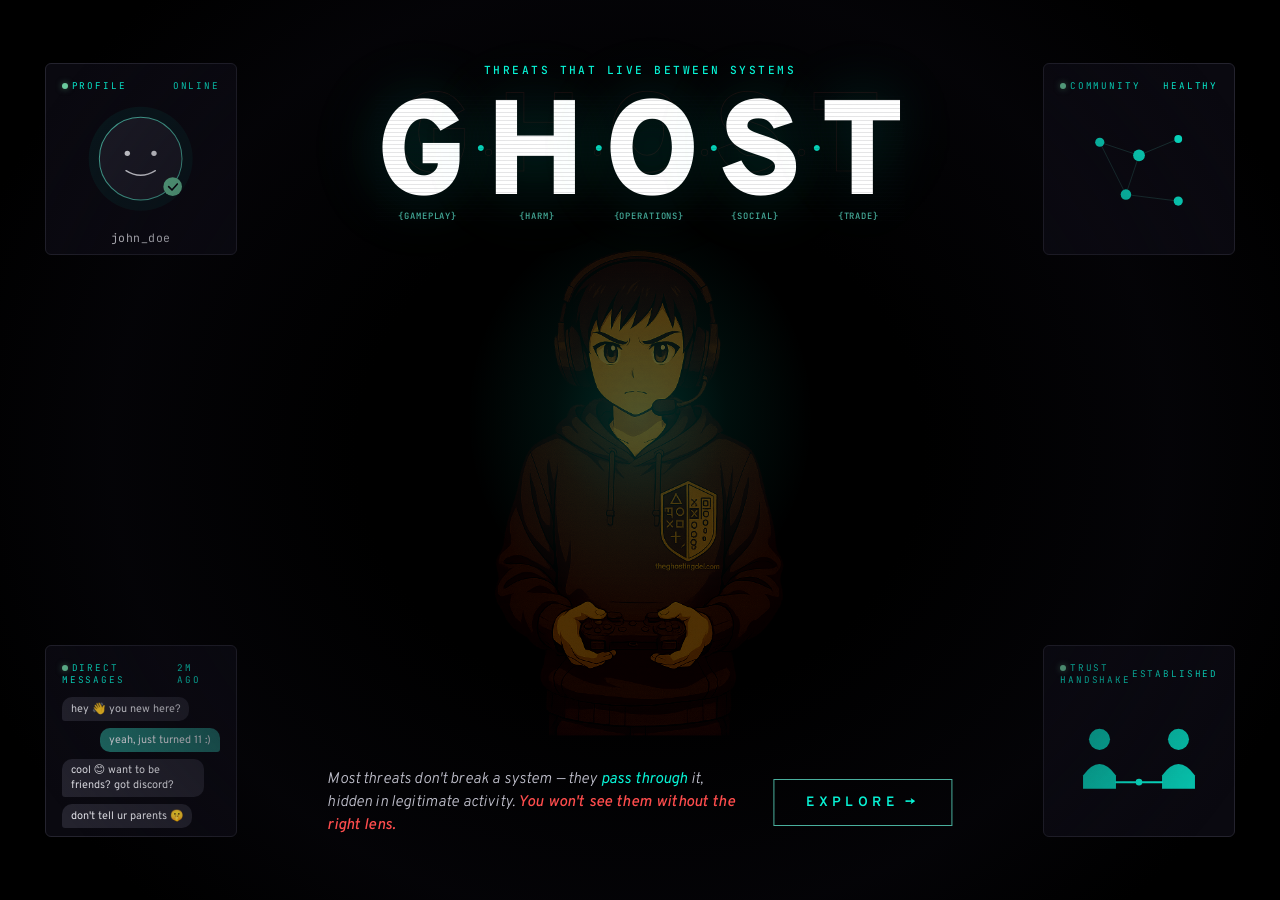
==== commit ca8a5ee4: "Update source files and add production checklist - app.html: About page compact spacing (fits single" ====
--- a/src/app.html
+++ b/src/app.html
@@ -347,36 +347,36 @@
 
 /* ── About tab ─────────────────────────────────────────────── */
 
-.about-grid { display: grid; grid-template-columns: 1fr 1fr; gap: 2rem; margin-bottom: 3rem; align-items: stretch; }
+.about-grid { display: grid; grid-template-columns: 1fr 1fr; gap: 1rem; margin-bottom: 1rem; align-items: stretch; }
 .author-card, .about-story { height: 100%; }
 @media (max-width: 800px) { .about-grid { grid-template-columns: 1fr; } }
-.author-card { background: var(--navy-light); border: 1px solid var(--navy-lighter); border-radius: 8px; padding: 1.8rem; }
-.author-role { font-family: var(--font-mono); font-size: 0.58rem; letter-spacing: 0.22em; color: var(--teal); text-transform: uppercase; margin-bottom: 0.8rem; }
-.author-name { font-family: var(--font-head); font-weight: 800; font-size: 1.4rem; color: var(--white); margin-bottom: 0.4rem; }
-.author-title { font-size: 0.82rem; color: var(--gray-dim); margin-bottom: 1.4rem; line-height: 1.4; }
-.author-links { display: flex; flex-direction: column; gap: 0.6rem; }
+.author-card { background: var(--navy-light); border: 1px solid var(--navy-lighter); border-radius: 8px; padding: 1rem 1.2rem; }
+.author-role { font-family: var(--font-mono); font-size: 0.58rem; letter-spacing: 0.22em; color: var(--teal); text-transform: uppercase; margin-bottom: 0.4rem; }
+.author-name { font-family: var(--font-head); font-weight: 800; font-size: 1.2rem; color: var(--white); margin-bottom: 0.3rem; }
+.author-title { font-size: 0.82rem; color: var(--gray-dim); margin-bottom: 0.8rem; line-height: 1.4; }
+.author-links { display: flex; flex-direction: column; gap: 0.4rem; }
 .author-link { display: flex; align-items: center; gap: 0.6rem; text-decoration: none; color: var(--gray-light); font-size: 0.82rem; transition: color 200ms; font-family: var(--font-mono); }
 .author-link:hover { color: var(--teal); }
 .author-link .link-label { font-size: 0.55rem; letter-spacing: 0.18em; text-transform: uppercase; color: var(--gray-dim); min-width: 3rem; }
 .author-link .link-val { font-size: 0.75rem; }
-.mentor-note { margin-top: 1.4rem; padding-top: 1rem; border-top: 1px solid var(--navy-lighter); font-size: 0.75rem; color: var(--gray-dim); line-height: 1.5; }
+.mentor-note { margin-top: 0.8rem; padding-top: 0.7rem; border-top: 1px solid var(--navy-lighter); font-size: 0.75rem; color: var(--gray-dim); line-height: 1.5; }
 .mentor-note strong { color: var(--off-white); }
 
-.about-story { background: var(--navy-light); border: 1px solid var(--navy-lighter); border-radius: 8px; padding: 1.8rem; }
-.story-section { margin-bottom: 1.8rem; }
+.about-story { background: var(--navy-light); border: 1px solid var(--navy-lighter); border-radius: 8px; padding: 1rem 1.2rem; }
+.story-section { margin-bottom: 0.8rem; }
 .story-section:last-child { margin-bottom: 0; }
-.story-heading { font-family: var(--font-mono); font-size: 0.62rem; letter-spacing: 0.2em; color: var(--teal-dim); text-transform: uppercase; margin-bottom: 0.8rem; }
-.story-body { font-size: 0.88rem; color: var(--gray-light); line-height: 1.65; }
-.story-body p { margin-bottom: 0.9rem; }
+.story-heading { font-family: var(--font-mono); font-size: 0.62rem; letter-spacing: 0.2em; color: var(--teal-dim); text-transform: uppercase; margin-bottom: 0.4rem; }
+.story-body { font-size: 0.84rem; color: var(--gray-light); line-height: 1.5; }
+.story-body p { margin-bottom: 0.5rem; }
 .story-body p:last-child { margin-bottom: 0; }
 
-.beyond-grid { display: grid; grid-template-columns: repeat(auto-fit, minmax(120px, 1fr)); gap: 0.6rem; margin-bottom: 3rem; }
-.beyond-tag { background: var(--navy-light); border: 1px solid var(--navy-lighter); border-radius: 4px; padding: 0.6rem 0.8rem; font-family: var(--font-mono); font-size: 0.65rem; color: var(--gray-dim); text-align: center; letter-spacing: 0.1em; transition: border-color 200ms, color 200ms; }
+.beyond-grid { display: grid; grid-template-columns: repeat(auto-fit, minmax(110px, 1fr)); gap: 0.4rem; margin-bottom: 0.8rem; }
+.beyond-tag { background: var(--navy-light); border: 1px solid var(--navy-lighter); border-radius: 4px; padding: 0.35rem 0.6rem; font-family: var(--font-mono); font-size: 0.63rem; color: var(--gray-dim); text-align: center; letter-spacing: 0.1em; transition: border-color 200ms, color 200ms; }
 .beyond-tag:hover { border-color: var(--teal-dim); color: var(--teal-dim); }
 
-.about-takeaway { background: rgba(8,244,214,0.04); border: 1px solid rgba(8,244,214,0.2); border-radius: 8px; padding: 1.8rem; text-align: center; margin-bottom: 2rem; }
-.takeaway-label { font-family: var(--font-mono); font-size: 0.6rem; letter-spacing: 0.28em; color: var(--teal); text-transform: uppercase; margin-bottom: 1rem; }
-.takeaway-text { font-size: 1.15rem; font-weight: 300; font-style: italic; color: var(--off-white); line-height: 1.6; }
+.about-takeaway { background: rgba(8,244,214,0.04); border: 1px solid rgba(8,244,214,0.2); border-radius: 8px; padding: 0.9rem 1.2rem; text-align: center; margin-bottom: 0.5rem; }
+.takeaway-label { font-family: var(--font-mono); font-size: 0.6rem; letter-spacing: 0.28em; color: var(--teal); text-transform: uppercase; margin-bottom: 0.4rem; }
+.takeaway-text { font-size: 1rem; font-weight: 300; font-style: italic; color: var(--off-white); line-height: 1.5; }
 .takeaway-text strong { color: var(--teal); font-style: normal; font-weight: 600; }
 
 @media (prefers-reduced-motion: reduce) { *, *::before, *::after { animation-duration: 0.01ms !important; transition-duration: 0.01ms !important; } }
@@ -685,7 +685,7 @@
        TAB 05 — ABOUT
        ══════════════════════════════════════════════════════════ -->
   <div class="tab-panel" data-tab-panel="about">
-    <div class="iframe-bar" style="margin-bottom:1.5rem;">
+    <div class="iframe-bar" style="margin-bottom:0.6rem;">
       <span class="iframe-bar-text">Threats shift constantly — <em>what they target rarely does</em> · GHOST is an open framework · theghostmodel.com</span>
     </div>
 
@@ -720,7 +720,7 @@
     </div>
 
     <!-- Beyond gaming -->
-    <div style="background:var(--navy-light);border:1px solid var(--navy-lighter);border-radius:8px;padding:1.4rem 1.8rem;margin-bottom:1.2rem;display:flex;align-items:baseline;gap:1.8rem;flex-wrap:wrap;">
+    <div style="background:var(--navy-light);border:1px solid var(--navy-lighter);border-radius:8px;padding:0.6rem 1rem;margin-bottom:0.5rem;display:flex;align-items:baseline;gap:1.2rem;flex-wrap:wrap;">
       <span style="font-family:var(--font-mono);font-size:0.62rem;letter-spacing:0.22em;text-transform:uppercase;color:var(--teal-dim);white-space:nowrap;">Beyond gaming</span>
       <span style="font-size:0.88rem;color:var(--gray-dim);line-height:1.55;">GHOST was built for games — but the invariants generalise anywhere users interact, trade, and build trust with strangers under platform rules. The same five domains appear in every digital social system.</span>
     </div>
